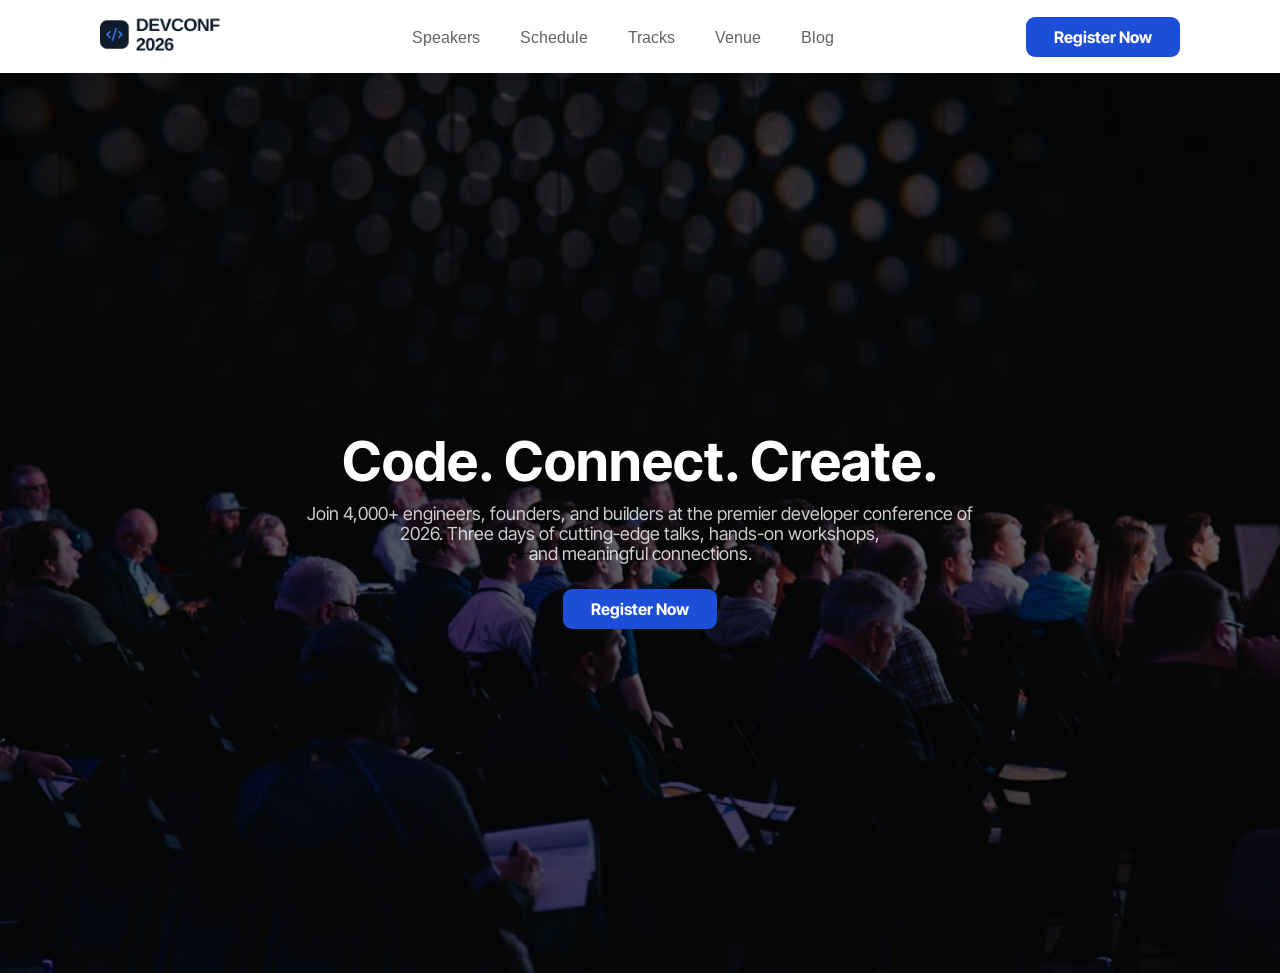
==== index.html @ 82c56319 "hero section" ====
<!DOCTYPE html>
<html lang="en">

<head>
    <meta charset="UTF-8">
    <meta name="viewport" content="width=device-width, initial-scale=1.0">
    <title>Assignment</title>
    <link rel="stylesheet" href="./assets/css/main.css">
</head>

<body>
    <!-- head st  -->
    <header class="container">
        <nav class="navbar">

            <div class="logo">
                <img src="./assets/logo.png" alt="Logo">
            </div>

            <ul class="menu">
                <li>
                    <a href="#">Speakers</a>
                </li>
                <li>
                    <a href="#">Schedule</a>
                </li>
                <li>
                    <a href="#">Tracks</a>
                </li>
                <li>
                    <a href="#">Venue</a>
                </li>
                <li>
                    <a href="#">Blog</a>
                </li>
            </ul>

            <div class="button">
                <a href="">Register Now</a>
            </div>
    </header>
    <!-- header en  -->

    <!-- hero st  -->
    <section class="hero">

        <div class="hero-content">

            <h1>Code. Connect. Create.</h1>

            <p>
                Join 4,000+ engineers, founders, and builders at the premier
                developer conference of 2026. Three days of cutting-edge talks,
                hands-on workshops, <br> and meaningful connections.
            </p>

            <div class="button">
                <a href="#">Register Now</a>
            </div>

        </div>

    </section>
    <!-- hero en  -->

    



</body>

</html>
---- assets/css/main.css ----
@import url('https://fonts.googleapis.com/css2?family=Arimo:ital,wght@0,400..700;1,400..700&family=Inter+Tight:ital,wght@0,100..900;1,100..900&family=Open+Sans:ital,wght@0,300..800;1,300..800&family=Roboto:ital,wght@0,100..900;1,100..900&display=swap');


*{
    padding: 0;
    margin: 0;
    font-family: "Inter Tight", sans-serif;
}


.container{
    max-width: 1200px;
    margin: auto;
}
/* headr st  */

.navbar{
    display:flex;
    justify-content:space-between;
    align-items:center;
    padding:15px 60px;
    background:#fff;
}

.logo img{
    width:120px;
}

.menu{
    display:flex;
    list-style:none;
    margin:0;
    padding:0;
}

.menu li{
    margin:0 20px;
}

.menu li a{
    text-decoration:none;
    color:#222;
    font-size:16px;
    font-weight:500;
    opacity: 0.7;
    font-family: "Arimo", sans-serif;
}   

.button a{
    text-decoration:none;
    background:#1D4ED8;
    color:#fff;
    padding:10px 28px;
    border-radius:9px;
    font-weight:bold;
}

.button a:hover{
    background:#1D4ED8;
}

/* header en  */


.hero{
    height:100vh;
    background-image:linear-gradient(rgba(0,0,0,0.6), rgba(0,0,0,0.6)),url("../banner.jpg");
    background-size:cover;
    background-position:center;
    background-repeat:no-repeat;
    display:flex;
    justify-content:center;
    align-items:center;
    text-align:center;
}

.hero-content{
    max-width:700px;
    color:#fff;
}

.hero-content h1{
    font-size:55px;
    margin-bottom:10px;
    font-weight:bold;
}

.hero-content p{
    font-size:18px;
    line-height:1.1;
    margin-bottom:35px;
    font-weight: 400;
    opacity: 0.8;
}


/* hero en  */
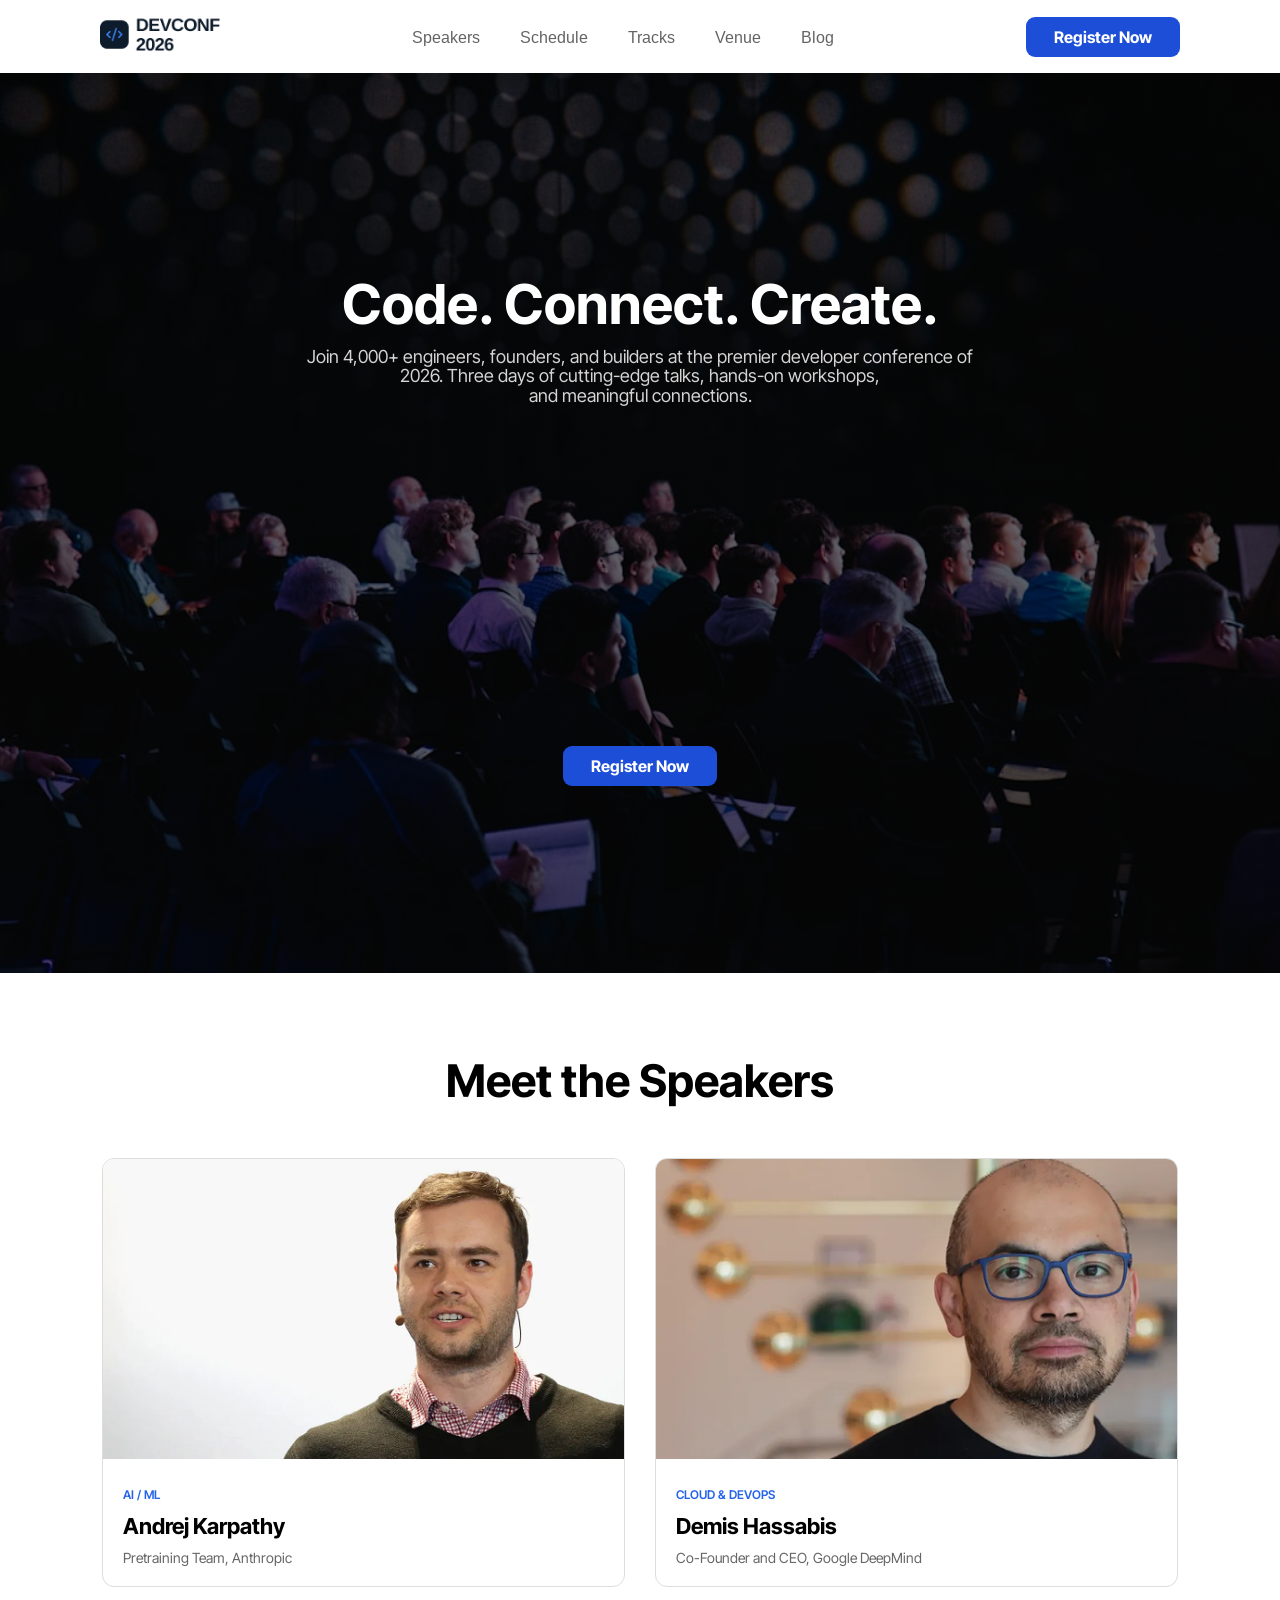
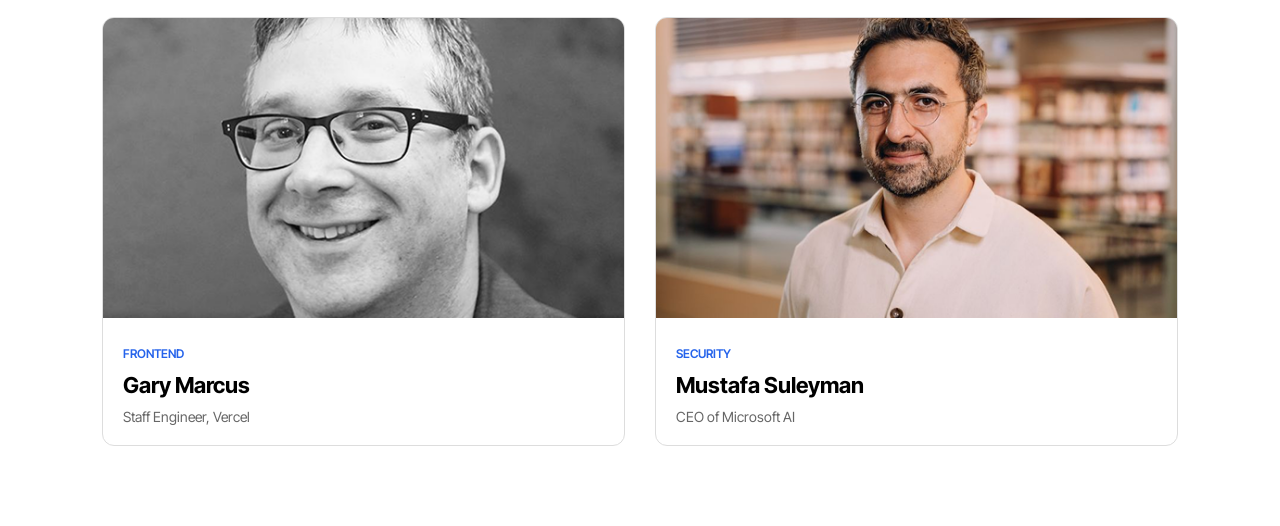
==== commit 3e07136b: "speakers" ====
--- a/index.html
+++ b/index.html
@@ -63,7 +63,53 @@
     </section>
     <!-- hero en  -->
 
-    
+    <!-- speakers st  -->
+    <section class="speakers">
+
+        <h1>Meet the Speakers</h1>
+
+        <div class="speaker-container">
+
+            <div class="card">
+                <img src="./assets/andrej.png" alt="Speaker">
+                <div class="card-title">
+                    <span>AI / ML</span>
+                    <h3>Andrej Karpathy</h3>
+                    <p>Pretraining Team, Anthropic</p>
+                </div>
+            </div>
+
+            <div class="card">
+                <img src="./assets/demis.png" alt="Demis Hassabis">
+                <div class="card-title">
+                    <span>CLOUD & DEVOPS</span>
+                    <h3>Demis Hassabis</h3>
+                    <p>Co-Founder and CEO, Google DeepMind</p>
+                </div>
+            </div>
+
+            <div class="card">
+                <img src="./assets/gary.png" alt="Gary Marcus">
+                <div class="card-title">
+                    <span>FRONTEND</span>
+                    <h3>Gary Marcus</h3>
+                    <p>Staff Engineer, Vercel</p>
+                </div>
+            </div>
+
+            <div class="card">
+                <img src="./assets/mustafa.png" alt="Mustafa Suleyman">
+                <div class="card-title">
+                    <span>SECURITY</span>
+                    <h3>Mustafa Suleyman</h3>
+                    <p>CEO of Microsoft AI</p>
+                </div>
+            </div>
+
+        </div>
+
+    </section>
+    <!-- speakers en -->
 
 
 
--- a/assets/css/main.css
+++ b/assets/css/main.css
@@ -1,98 +1,150 @@
-
 @import url('https://fonts.googleapis.com/css2?family=Arimo:ital,wght@0,400..700;1,400..700&family=Inter+Tight:ital,wght@0,100..900;1,100..900&family=Open+Sans:ital,wght@0,300..800;1,300..800&family=Roboto:ital,wght@0,100..900;1,100..900&display=swap');
 
 
-*{
+* {
     padding: 0;
     margin: 0;
     font-family: "Inter Tight", sans-serif;
 }
 
 
-.container{
+.container {
     max-width: 1200px;
     margin: auto;
 }
+
 /* headr st  */
 
-.navbar{
-    display:flex;
-    justify-content:space-between;
-    align-items:center;
-    padding:15px 60px;
-    background:#fff;
+.navbar {
+    display: flex;
+    justify-content: space-between;
+    align-items: center;
+    padding: 15px 60px;
+    background: #fff;
 }
 
-.logo img{
-    width:120px;
+.logo img {
+    width: 120px;
 }
 
-.menu{
-    display:flex;
-    list-style:none;
-    margin:0;
-    padding:0;
+.menu {
+    display: flex;
+    list-style: none;
+    margin: 0;
+    padding: 0;
 }
 
-.menu li{
-    margin:0 20px;
+.menu li {
+    margin: 0 20px;
 }
 
-.menu li a{
-    text-decoration:none;
-    color:#222;
-    font-size:16px;
-    font-weight:500;
+.menu li a {
+    text-decoration: none;
+    color: #222;
+    font-size: 16px;
+    font-weight: 500;
     opacity: 0.7;
     font-family: "Arimo", sans-serif;
-}   
-
-.button a{
-    text-decoration:none;
-    background:#1D4ED8;
-    color:#fff;
-    padding:10px 28px;
-    border-radius:9px;
-    font-weight:bold;
 }
 
-.button a:hover{
-    background:#1D4ED8;
+.button a {
+    text-decoration: none;
+    background: #1D4ED8;
+    color: #fff;
+    padding: 10px 28px;
+    border-radius: 9px;
+    font-weight: bold;
+}
+
+.button a:hover {
+    background: #1D4ED8;
 }
 
 /* header en  */
 
 
-.hero{
-    height:100vh;
-    background-image:linear-gradient(rgba(0,0,0,0.6), rgba(0,0,0,0.6)),url("../banner.jpg");
-    background-size:cover;
-    background-position:center;
-    background-repeat:no-repeat;
-    display:flex;
-    justify-content:center;
-    align-items:center;
-    text-align:center;
+.hero {
+    height: 100vh;
+    background-image: linear-gradient(rgba(0, 0, 0, 0.6), rgba(0, 0, 0, 0.6)), url("../banner.jpg");
+    background-size: cover;
+    background-position: center;
+    background-repeat: no-repeat;
+    display: flex;
+    justify-content: center;
+    align-items: center;
+    text-align: center;
 }
 
-.hero-content{
-    max-width:700px;
-    color:#fff;
+.hero-content {
+    max-width: 700px;
+    color: #fff;
 }
 
-.hero-content h1{
-    font-size:55px;
-    margin-bottom:10px;
-    font-weight:bold;
+.hero-content h1 {
+    font-size: 55px;
+    margin-bottom: 10px;
+    font-weight: bold;
 }
 
-.hero-content p{
-    font-size:18px;
-    line-height:1.1;
-    margin-bottom:35px;
+.hero-content p {
+    font-size: 18px;
+    line-height: 1.1;
+    margin-bottom: 350px;
     font-weight: 400;
-    opacity: 0.8;
+    color: #d6d3d3;
 }
 
 
-/* hero en  */+/* hero en  */
+
+.speakers {
+    padding: 80px 8%;
+    background: #fff;
+}
+
+.speakers h1 {
+    text-align: center;
+    font-size: 45px;
+    margin-bottom: 50px;
+}
+
+.speaker-container {
+    display: grid;
+    grid-template-columns: repeat(2, 1fr);
+    gap: 30px;
+}
+
+.card {
+    background: #fff;
+    border-radius: 12px;
+    overflow: hidden;
+    border: 1px solid #ddd;
+}
+
+.card img {
+    width: 100%;
+    height: 300px;
+    object-fit: cover;
+}
+
+.card-title {
+    padding: 20px;
+}
+
+.card-title span {
+    color: #2563EB;
+    font-size: 12px;
+    font-weight: 600;
+}
+
+.card-title h3 {
+    margin: 10px 0;
+    font-size: 22px;
+}
+
+.card-title p {
+    color: #666;
+    font-size: 14px;
+}
+
+/* speakers en  */
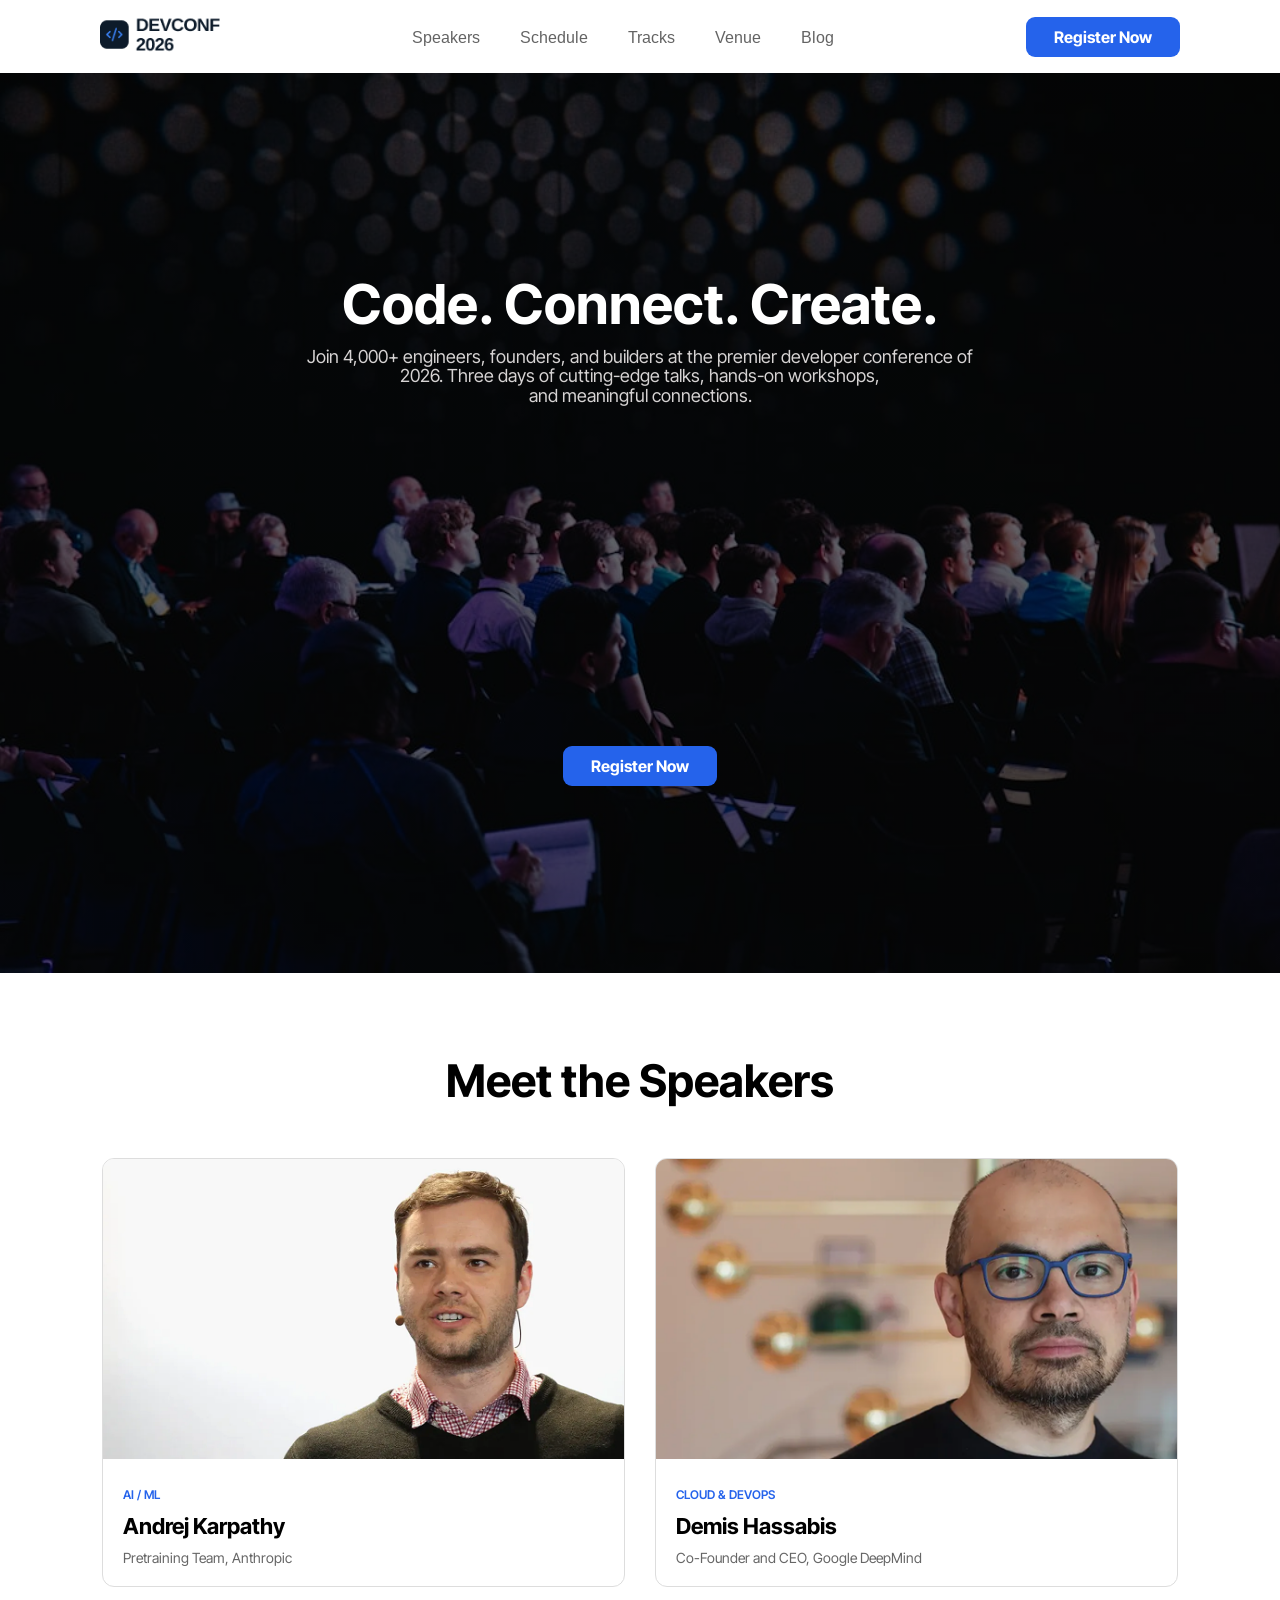
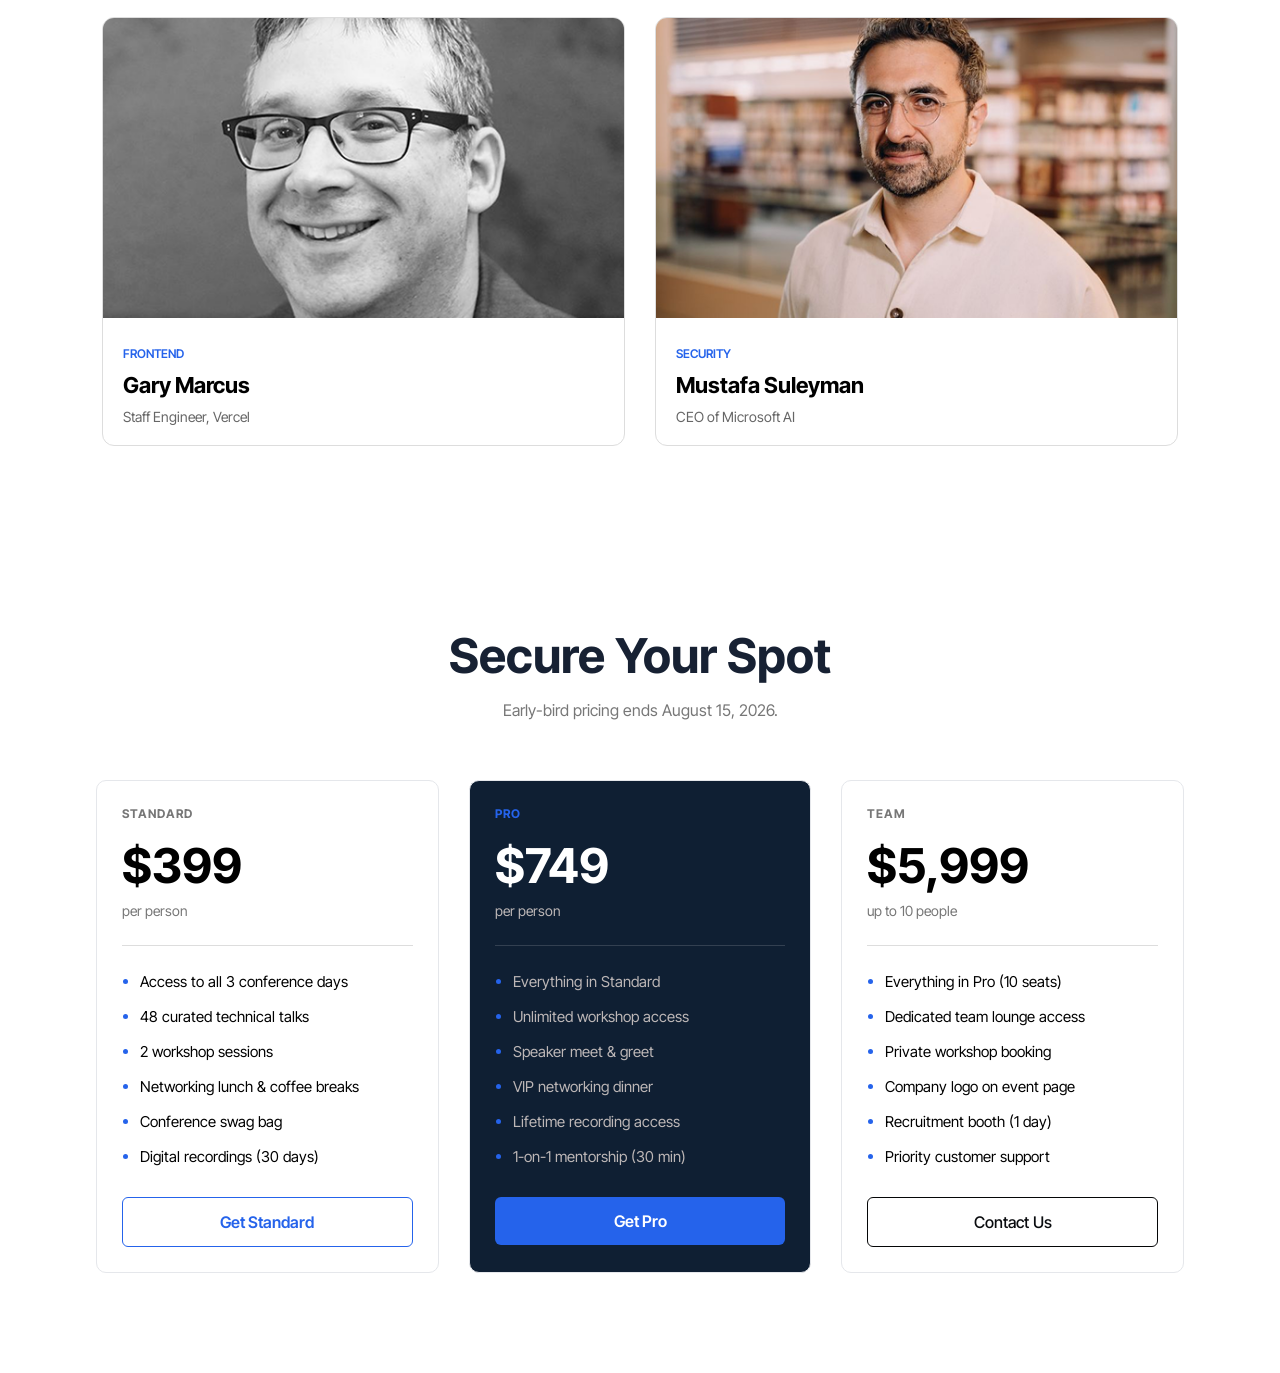
==== commit 3f38dd4a: "secure spot" ====
--- a/index.html
+++ b/index.html
@@ -112,6 +112,88 @@
     <!-- speakers en -->
 
 
+    <!-- secure spot st  -->
+    <section class="secure-section">
+
+        <div class="secure-title">
+            <h1>Secure Your Spot</h1>
+            <p>Early-bird pricing ends August 15, 2026.</p>
+        </div>
+
+        <div class="secure-container">
+
+            <div class="secure-card">
+
+                <h5>STANDARD</h5>
+
+                <h2>$399</h2>
+                <span>per person</span>
+
+                <hr>
+
+                <ul class="secure-list">
+                    <li>Access to all 3 conference days</li>
+                    <li>48 curated technical talks</li>
+                    <li>2 workshop sessions</li>
+                    <li>Networking lunch & coffee breaks</li>
+                    <li>Conference swag bag</li>
+                    <li>Digital recordings (30 days)</li>
+                </ul>
+
+                <a href="#" class="secure-btn">Get Standard</a>
+
+            </div>
+
+            <div class="secure-card secure-active">
+
+                <h5>PRO</h5>
+
+                <h2>$749</h2>
+                <span style="color: rgb(189, 183, 183);">per person</span>
+
+                <hr>
+
+                <ul class="secure-list" style="color: rgb(189, 183, 183);">
+                    <li>Everything in Standard</li>
+                    <li>Unlimited workshop access</li>
+                    <li>Speaker meet & greet</li>
+                    <li>VIP networking dinner</li>
+                    <li>Lifetime recording access</li>
+                    <li>1-on-1 mentorship (30 min)</li>
+                </ul>
+
+                <a href="#" class="secure-btn active-btn">Get Pro</a>
+
+            </div>
+
+            <div class="secure-card">
+
+                <h5>TEAM</h5>
+
+                <h2>$5,999</h2>
+                <span>up to 10 people</span>
+
+                <hr>
+
+                <ul class="secure-list">
+                    <li>Everything in Pro (10 seats)</li>
+                    <li>Dedicated team lounge access</li>
+                    <li>Private workshop booking</li>
+                    <li>Company logo on event page</li>
+                    <li>Recruitment booth (1 day)</li>
+                    <li>Priority customer support</li>
+                </ul>
+
+                <a href="#" class="secure-btn-c">Contact Us</a>
+
+            </div>
+
+        </div>
+
+    </section>
+
+    <!-- secure spot en  -->
+
 
 </body>
 
--- a/assets/css/main.css
+++ b/assets/css/main.css
@@ -49,15 +49,15 @@
 
 .button a {
     text-decoration: none;
-    background: #1D4ED8;
-    color: #fff;
+    background: #2563EB;
+    color: #fff;    
     padding: 10px 28px;
     border-radius: 9px;
     font-weight: bold;
 }
 
 .button a:hover {
-    background: #1D4ED8;
+    background: #2563EB;
 }
 
 /* header en  */
@@ -147,4 +147,126 @@
     font-size: 14px;
 }
 
-/* speakers en  */+/* speakers en  */
+
+/* secure spot st  */
+.secure-section{
+    width:85%;
+    margin:100px auto;
+}
+
+.secure-title{
+    text-align:center;
+    margin-bottom:60px;
+}
+
+.secure-title h1{
+    font-size:48px;
+    color:#172133;
+    margin-bottom:15px;
+}
+
+.secure-title p{
+    color:#777;
+    font-size:16px;
+}
+
+.secure-container{
+    display:flex;
+    justify-content:space-between;
+    gap:30px;
+}
+
+.secure-card{
+    width:32%;
+    border:1px solid #e5e7eb;
+    border-radius:10px;
+    padding:25px;
+    background:#fff;
+}
+
+.secure-active{
+    background:#0f1f33;
+    color:#fff;
+}
+
+.secure-card h5{
+    font-size:12px;
+    color:#777;
+    margin-bottom:15px;
+    letter-spacing:1px;
+}
+
+.secure-active h5{
+    color:#2563EB;
+}
+
+.secure-card h2{
+    font-size:48px;
+    margin-bottom:5px;
+}
+
+.secure-card span{
+    color:#777;
+    font-size:14px;
+}
+
+.secure-active span{
+    color:#c7d2e0;
+}
+
+.secure-card hr{
+    margin:25px 0;
+    border:none;
+    border-top:1px solid #ddd;
+}
+
+.secure-active hr{
+    border-top:1px solid rgba(255,255,255,.15);
+}
+
+.secure-list{
+    padding-left:18px;
+    margin:0;
+}
+
+.secure-list li{
+    margin-bottom:14px;
+    font-size:15px;
+    line-height:1.4;
+}
+
+.secure-btn{
+    display:block;
+    text-align:center;
+    text-decoration:none;
+    border:1px solid #2563EB;
+    color:#2563EB;
+    padding:14px;
+    border-radius:6px;
+    margin-top:30px;
+    font-weight:600;
+}
+.secure-btn-c{
+    display:block;
+    text-align:center;
+    text-decoration:none;
+    border:1px solid #050607;
+    color:#0a0c0f;
+    padding:14px;
+    border-radius:6px;
+    margin-top:30px;
+    font-weight:500;
+}
+
+.secure-list li::marker{
+    color:#2563EB;
+}
+
+.active-btn{
+    background:#2563EB;
+    color:#fff;
+    border:none;
+}
+/* secure spot en  */
+
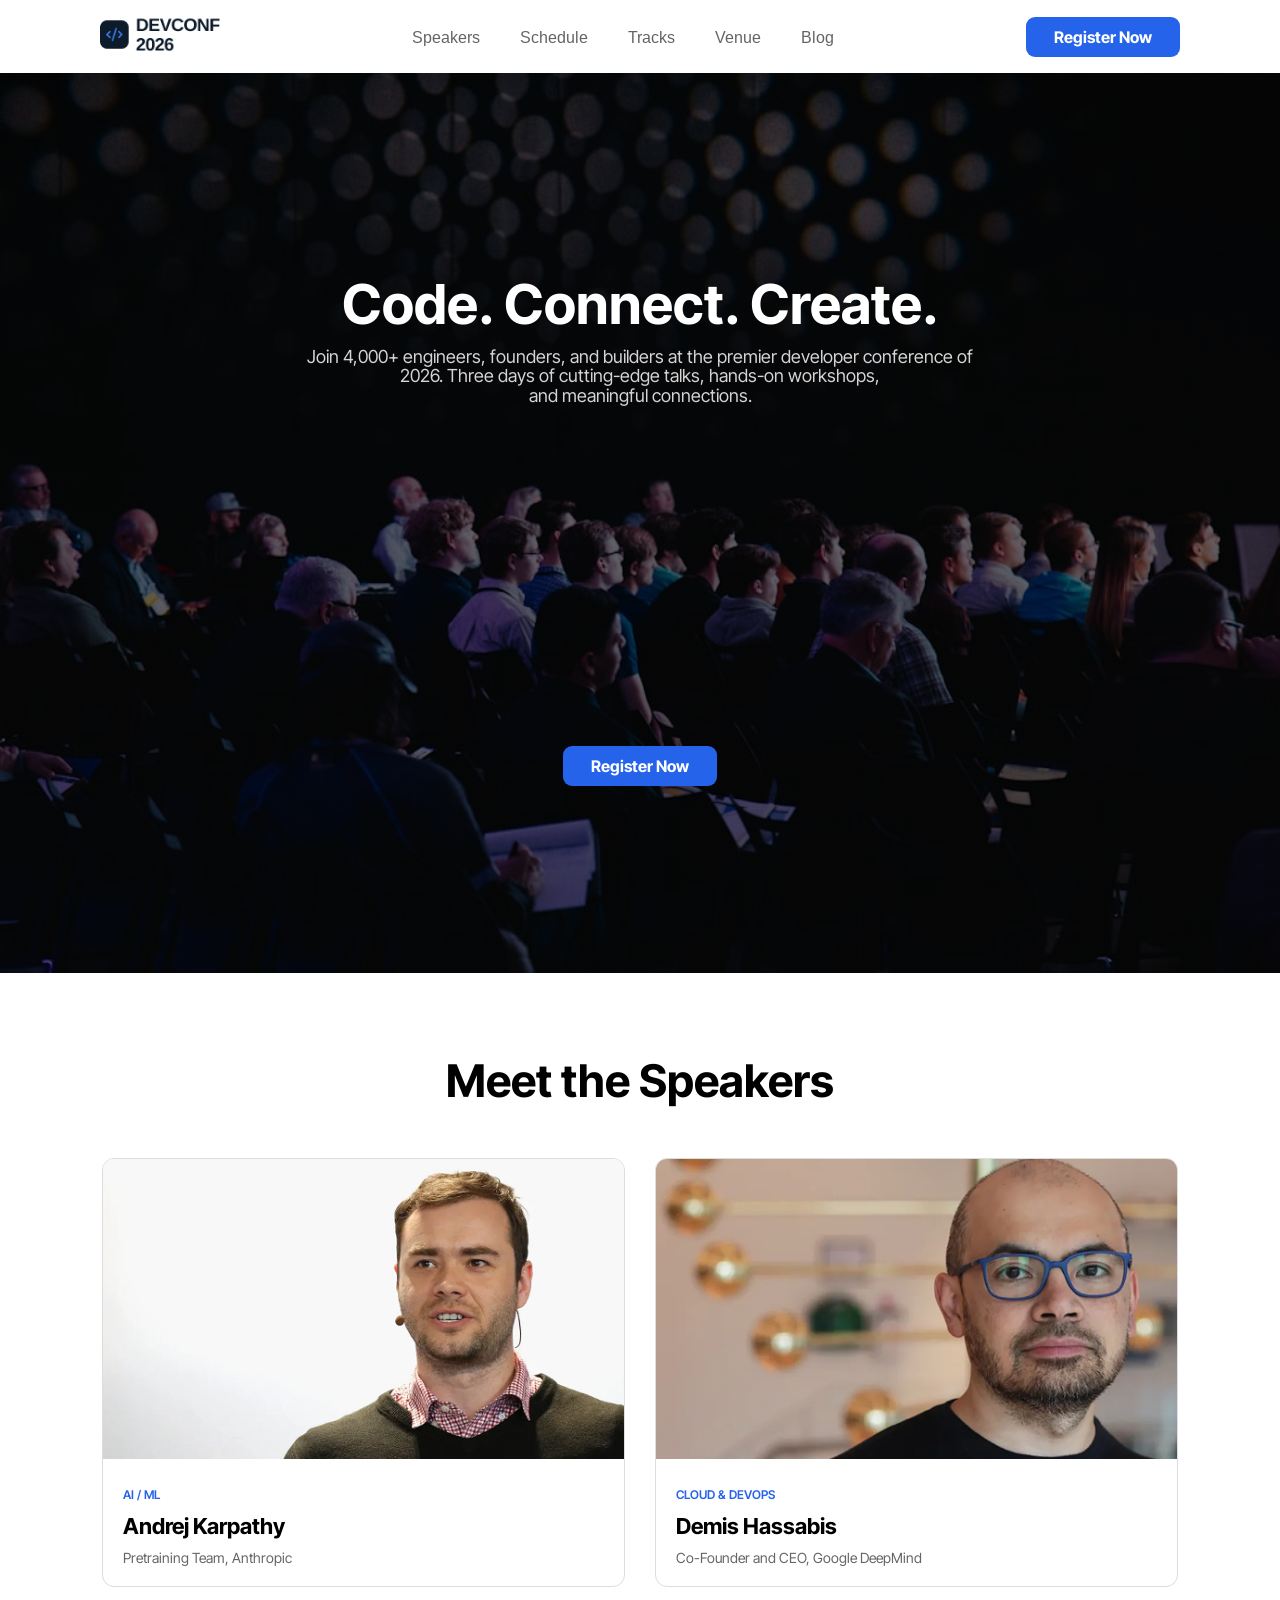
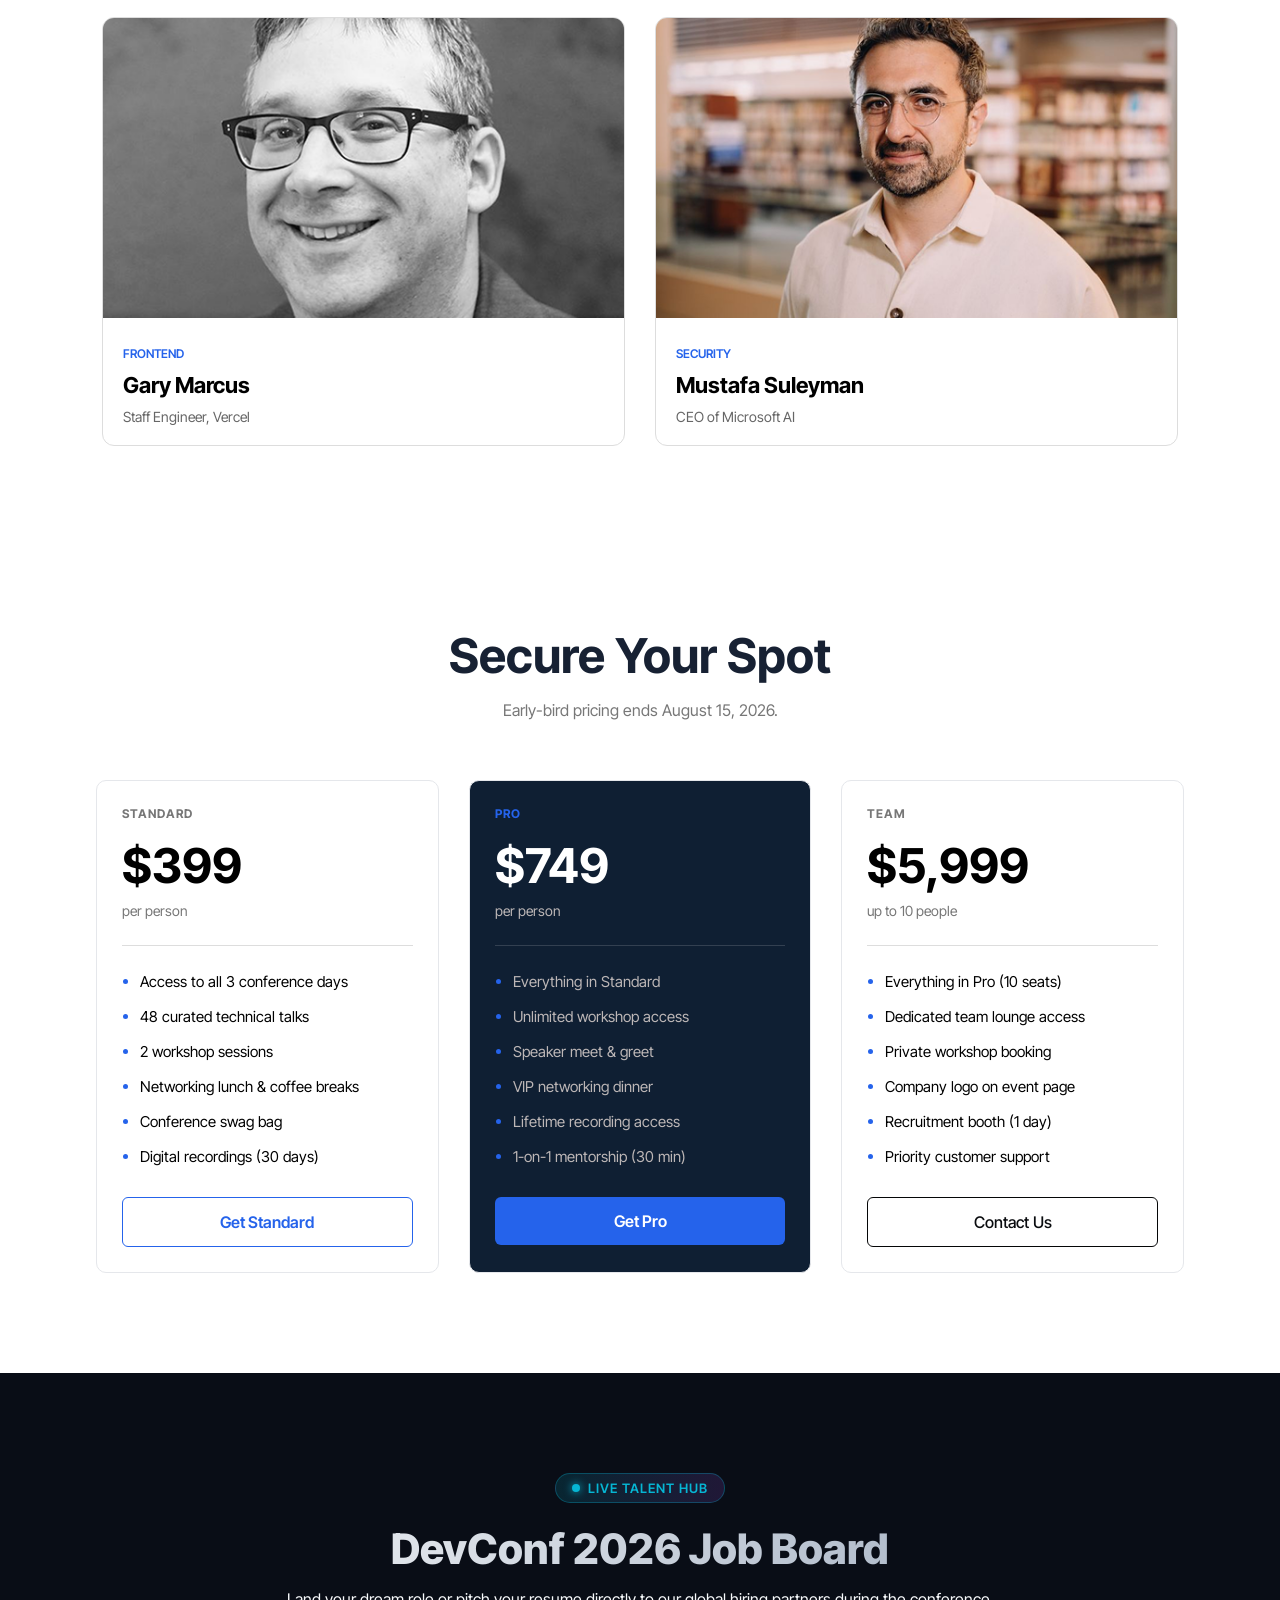
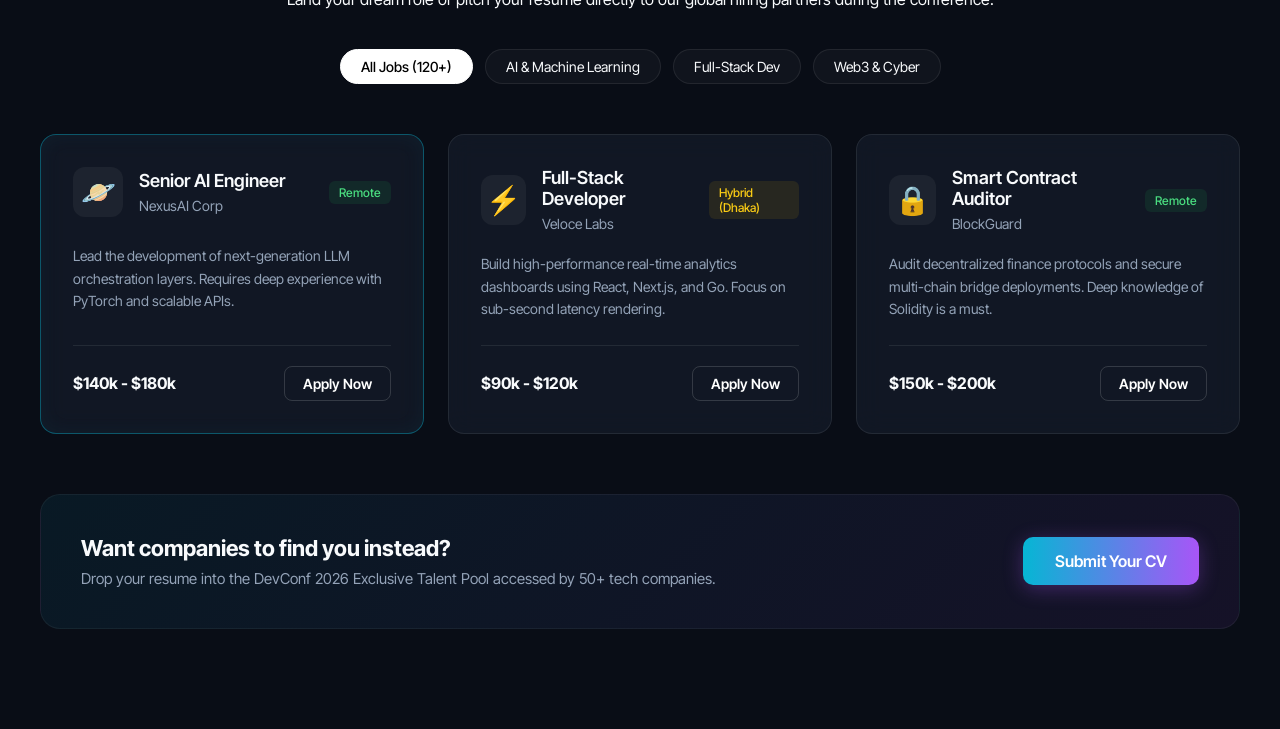
==== commit e5341ba0: "missing section" ====
--- a/index.html
+++ b/index.html
@@ -191,9 +191,100 @@
         </div>
 
     </section>
-
     <!-- secure spot en  -->
 
+    <!-- missing section st  -->
+    <section id="devconf-jobs" class="jobs-section">
+        <div class="container">
+
+            <!-- Section Header -->
+            <div class="section-header">
+                <span class="pulse-badge">Live Talent Hub</span>
+                <h2>DevConf 2026 Job Board</h2>
+                <p>Land your dream role or pitch your resume directly to our global hiring partners during the
+                    conference.</p>
+            </div>
+
+            <!-- Quick Stats / Category Filters -->
+            <div class="filter-tags">
+                <span class="tag active">All Jobs (120+)</span>
+                <span class="tag">AI & Machine Learning</span>
+                <span class="tag">Full-Stack Dev</span>
+                <span class="tag">Web3 & Cyber</span>
+            </div>
+
+            <!-- Job Cards Container -->
+            <div class="jobs-container">
+
+                <!-- Job Card 1 -->
+                <div class="job-card featured">
+                    <div class="card-glow"></div>
+                    <div class="job-company">
+                        <div class="company-logo">🪐</div>
+                        <div>
+                            <h3>Senior AI Engineer</h3>
+                            <span class="company-name">NexusAI Corp</span>
+                        </div>
+                        <span class="job-type remote">Remote</span>
+                    </div>
+                    <p class="job-desc">Lead the development of next-generation LLM orchestration layers. Requires deep
+                        experience with PyTorch and scalable APIs.</p>
+                    <div class="job-footer">
+                        <span class="salary">$140k - $180k</span>
+                        <a href="#apply" class="btn-secondary">Apply Now</a>
+                    </div>
+                </div>
+
+                <!-- Job Card 2 -->
+                <div class="job-card">
+                    <div class="job-company">
+                        <div class="company-logo">⚡</div>
+                        <div>
+                            <h3>Full-Stack Developer</h3>
+                            <span class="company-name">Veloce Labs</span>
+                        </div>
+                        <span class="job-type hybrid">Hybrid (Dhaka)</span>
+                    </div>
+                    <p class="job-desc">Build high-performance real-time analytics dashboards using React, Next.js, and
+                        Go. Focus on sub-second latency rendering.</p>
+                    <div class="job-footer">
+                        <span class="salary">$90k - $120k</span>
+                        <a href="#apply" class="btn-secondary">Apply Now</a>
+                    </div>
+                </div>
+
+                <!-- Job Card 3 -->
+                <div class="job-card">
+                    <div class="job-company">
+                        <div class="company-logo">🔒</div>
+                        <div>
+                            <h3>Smart Contract Auditor</h3>
+                            <span class="company-name">BlockGuard</span>
+                        </div>
+                        <span class="job-type remote">Remote</span>
+                    </div>
+                    <p class="job-desc">Audit decentralized finance protocols and secure multi-chain bridge deployments.
+                        Deep knowledge of Solidity is a must.</p>
+                    <div class="job-footer">
+                        <span class="salary">$150k - $200k</span>
+                        <a href="#apply" class="btn-secondary">Apply Now</a>
+                    </div>
+                </div>
+
+            </div>
+
+            <!-- Bottom CTA for Talent Pool -->
+            <div class="talent-pool-cta">
+                <div class="cta-content">
+                    <h3>Want companies to find you instead?</h3>
+                    <p>Drop your resume into the DevConf 2026 Exclusive Talent Pool accessed by 50+ tech companies.</p>
+                </div>
+                <a href="#upload" class="btn-glow">Submit Your CV</a>
+            </div>
+
+        </div>
+    </section>
+    <!-- missing section en  -->
 
 </body>
 
--- a/assets/css/main.css
+++ b/assets/css/main.css
@@ -2,271 +2,574 @@
 
 
 * {
-    padding: 0;
-    margin: 0;
-    font-family: "Inter Tight", sans-serif;
+  padding: 0;
+  margin: 0;
+  font-family: "Inter Tight", sans-serif;
 }
 
 
 .container {
-    max-width: 1200px;
-    margin: auto;
+  max-width: 1200px;
+  margin: auto;
 }
 
 /* headr st  */
 
 .navbar {
-    display: flex;
-    justify-content: space-between;
-    align-items: center;
-    padding: 15px 60px;
-    background: #fff;
+  display: flex;
+  justify-content: space-between;
+  align-items: center;
+  padding: 15px 60px;
+  background: #fff;
 }
 
 .logo img {
-    width: 120px;
+  width: 120px;
 }
 
 .menu {
-    display: flex;
-    list-style: none;
-    margin: 0;
-    padding: 0;
+  display: flex;
+  list-style: none;
+  margin: 0;
+  padding: 0;
 }
 
 .menu li {
-    margin: 0 20px;
+  margin: 0 20px;
 }
 
 .menu li a {
-    text-decoration: none;
-    color: #222;
-    font-size: 16px;
-    font-weight: 500;
-    opacity: 0.7;
-    font-family: "Arimo", sans-serif;
+  text-decoration: none;
+  color: #222;
+  font-size: 16px;
+  font-weight: 500;
+  opacity: 0.7;
+  font-family: "Arimo", sans-serif;
 }
 
 .button a {
-    text-decoration: none;
-    background: #2563EB;
-    color: #fff;    
-    padding: 10px 28px;
-    border-radius: 9px;
-    font-weight: bold;
+  text-decoration: none;
+  background: #2563EB;
+  color: #fff;
+  padding: 10px 28px;
+  border-radius: 9px;
+  font-weight: bold;
 }
 
 .button a:hover {
-    background: #2563EB;
+  background: #2563EB;
 }
 
 /* header en  */
 
 
 .hero {
-    height: 100vh;
-    background-image: linear-gradient(rgba(0, 0, 0, 0.6), rgba(0, 0, 0, 0.6)), url("../banner.jpg");
-    background-size: cover;
-    background-position: center;
-    background-repeat: no-repeat;
-    display: flex;
+  height: 100vh;
+  background-image: linear-gradient(rgba(0, 0, 0, 0.6), rgba(0, 0, 0, 0.6)), url("../banner.jpg");
+  background-size: cover;
+  background-position: center;
+  background-repeat: no-repeat;
+  display: flex;
+  justify-content: center;
+  align-items: center;
+  text-align: center;
+}
+
+.hero-content {
+  max-width: 700px;
+  color: #fff;
+}
+
+.hero-content h1 {
+  font-size: 55px;
+  margin-bottom: 10px;
+  font-weight: bold;
+}
+
+.hero-content p {
+  font-size: 18px;
+  line-height: 1.1;
+  margin-bottom: 350px;
+  font-weight: 400;
+  color: #d6d3d3;
+}
+
+
+/* hero en  */
+
+.speakers {
+  padding: 80px 8%;
+  background: #fff;
+}
+
+.speakers h1 {
+  text-align: center;
+  font-size: 45px;
+  margin-bottom: 50px;
+}
+
+.speaker-container {
+  display: grid;
+  grid-template-columns: repeat(2, 1fr);
+  gap: 30px;
+}
+
+.card {
+  background: #fff;
+  border-radius: 12px;
+  overflow: hidden;
+  border: 1px solid #ddd;
+}
+
+.card img {
+  width: 100%;
+  height: 300px;
+  object-fit: cover;
+}
+
+.card-title {
+  padding: 20px;
+}
+
+.card-title span {
+  color: #2563EB;
+  font-size: 12px;
+  font-weight: 600;
+}
+
+.card-title h3 {
+  margin: 10px 0;
+  font-size: 22px;
+}
+
+.card-title p {
+  color: #666;
+  font-size: 14px;
+}
+
+/* speakers en  */
+
+/* secure spot st  */
+.secure-section {
+  width: 85%;
+  margin: 100px auto;
+}
+
+.secure-title {
+  text-align: center;
+  margin-bottom: 60px;
+}
+
+.secure-title h1 {
+  font-size: 48px;
+  color: #172133;
+  margin-bottom: 15px;
+}
+
+.secure-title p {
+  color: #777;
+  font-size: 16px;
+}
+
+.secure-container {
+  display: flex;
+  justify-content: space-between;
+  gap: 30px;
+}
+
+.secure-card {
+  width: 32%;
+  border: 1px solid #e5e7eb;
+  border-radius: 10px;
+  padding: 25px;
+  background: #fff;
+}
+
+.secure-active {
+  background: #0f1f33;
+  color: #fff;
+}
+
+.secure-card h5 {
+  font-size: 12px;
+  color: #777;
+  margin-bottom: 15px;
+  letter-spacing: 1px;
+}
+
+.secure-active h5 {
+  color: #2563EB;
+}
+
+.secure-card h2 {
+  font-size: 48px;
+  margin-bottom: 5px;
+}
+
+.secure-card span {
+  color: #777;
+  font-size: 14px;
+}
+
+.secure-active span {
+  color: #c7d2e0;
+}
+
+.secure-card hr {
+  margin: 25px 0;
+  border: none;
+  border-top: 1px solid #ddd;
+}
+
+.secure-active hr {
+  border-top: 1px solid rgba(255, 255, 255, .15);
+}
+
+.secure-list {
+  padding-left: 18px;
+  margin: 0;
+}
+
+.secure-list li {
+  margin-bottom: 14px;
+  font-size: 15px;
+  line-height: 1.4;
+}
+
+.secure-btn {
+  display: block;
+  text-align: center;
+  text-decoration: none;
+  border: 1px solid #2563EB;
+  color: #2563EB;
+  padding: 14px;
+  border-radius: 6px;
+  margin-top: 30px;
+  font-weight: 600;
+}
+
+.secure-btn-c {
+  display: block;
+  text-align: center;
+  text-decoration: none;
+  border: 1px solid #050607;
+  color: #0a0c0f;
+  padding: 14px;
+  border-radius: 6px;
+  margin-top: 30px;
+  font-weight: 500;
+}
+
+.secure-list li::marker {
+  color: #2563EB;
+}
+
+.active-btn {
+  background: #2563EB;
+  color: #fff;
+  border: none;
+}
+
+/* secure spot en  */
+
+/* missing section st  */
+
+/* General Setup */
+/* Premium Variables */
+:root {
+  --bg-darker: #090d16;
+  --bg-card: rgba(30, 41, 59, 0.4);
+  --accent-cyan: #06b6d4;
+  --accent-purple: #a855f7;
+  --text-main: #f8fafc;
+  --text-dim: #94a3b8;
+  --border-color: rgba(255, 255, 255, 0.08);
+}
+
+#devconf-jobs {
+  background-color: var(--bg-darker);
+  color: var(--text-main);
+  padding: 100px 20px;
+  font-family: 'Inter', system-ui, -apple-system, sans-serif;
+  overflow: hidden;
+}
+
+.container {
+  max-width: 1200px;
+  margin: 0 auto;
+}
+
+/* Header & Pulse Badge */
+.section-header {
+  text-align: center;
+  margin-bottom: 40px;
+}
+
+.pulse-badge {
+  background: linear-gradient(90deg, rgba(6, 182, 212, 0.15), rgba(168, 85, 247, 0.15));
+  border: 1px solid rgba(6, 182, 212, 0.3);
+  color: var(--accent-cyan);
+  padding: 6px 16px;
+  border-radius: 30px;
+  font-size: 13px;
+  font-weight: 600;
+  letter-spacing: 1px;
+  text-transform: uppercase;
+  display: inline-flex;
+  align-items: center;
+  gap: 8px;
+  margin-bottom: 20px;
+}
+
+.pulse-badge::before {
+  content: '';
+  width: 8px;
+  height: 8px;
+  background-color: var(--accent-cyan);
+  border-radius: 50%;
+  box-shadow: 0 0 8px var(--accent-cyan);
+  animation: pulse 1.5s infinite;
+}
+
+@keyframes pulse {
+  0% {
+    transform: scale(0.95);
+    opacity: 1;
+  }
+
+  50% {
+    transform: scale(1.3);
+    opacity: 0.5;
+  }
+
+  100% {
+    transform: scale(0.95);
+    opacity: 1;
+  }
+}
+
+.section-header h2 {
+  font-size: 42px;
+  font-weight: 800;
+  background: linear-gradient(to right, #fff, var(--text-dim));
+  -webkit-background-clip: text;
+  -webkit-text-fill-color: transparent;
+  margin-bottom: 15px;
+}
+
+/* Filter Tags */
+.filter-tags {
+  display: flex;
+  justify-content: center;
+  gap: 12px;
+  margin-bottom: 50px;
+  flex-wrap: wrap;
+}
+
+.tag {
+  background: rgba(255, 255, 255, 0.03);
+  border: 1px solid var(--border-color);
+  padding: 8px 20px;
+  border-radius: 20px;
+  font-size: 14px;
+  cursor: pointer;
+  transition: all 0.3s ease;
+}
+
+.tag.active,
+.tag:hover {
+  background: white;
+  color: #000;
+  border-color: white;
+  font-weight: 500;
+}
+
+/* Job Cards Container */
+.jobs-container {
+  display: grid;
+  grid-template-columns: repeat(auto-fit, minmax(340px, 1fr));
+  gap: 24px;
+  margin-bottom: 60px;
+}
+
+/* Job Card (Glassmorphism & Gradients) */
+.job-card {
+  background: var(--bg-card);
+  backdrop-filter: blur(12px);
+  -webkit-backdrop-filter: blur(12px);
+  border: 1px solid var(--border-color);
+  padding: 32px;
+  border-radius: 16px;
+  position: relative;
+  display: flex;
+  flex-direction: column;
+  justify-content: space-between;
+  transition: transform 0.3s ease, border-color 0.3s ease;
+}
+
+.job-card:hover {
+  transform: translateY(-6px);
+  border-color: rgba(168, 85, 247, 0.4);
+}
+
+/* Featured Card Glow Effect */
+.job-card.featured {
+  border-color: rgba(6, 182, 212, 0.4);
+}
+
+.job-card.featured .card-glow {
+  position: absolute;
+  top: 0;
+  left: 0;
+  right: 0;
+  bottom: 0;
+  border-radius: 16px;
+  pointer-events: none;
+  box-shadow: inset 0 0 20px rgba(6, 182, 212, 0.05);
+}
+
+/* Job Details Inside Card */
+.job-company {
+  display: flex;
+  align-items: center;
+  gap: 16px;
+  margin-bottom: 20px;
+  position: relative;
+}
+
+.company-logo {
+  font-size: 28px;
+  background: rgba(255, 255, 255, 0.05);
+  width: 50px;
+  height: 50px;
+  display: flex;
+  align-items: center;
+  justify-content: center;
+  border-radius: 12px;
+}
+
+.job-company h3 {
+  font-size: 18px;
+  font-weight: 600;
+  margin: 0 0 4px 0;
+}
+
+.company-name {
+  color: var(--text-dim);
+  font-size: 14px;
+}
+
+.job-type {
+  margin-left: auto;
+  font-size: 12px;
+  padding: 4px 10px;
+  border-radius: 6px;
+  font-weight: 500;
+}
+
+.job-type.remote {
+  background: rgba(34, 197, 94, 0.1);
+  color: #4ade80;
+}
+
+.job-type.hybrid {
+  background: rgba(234, 179, 8, 0.1);
+  color: #facc15;
+}
+
+.job-desc {
+  color: var(--text-dim);
+  font-size: 14px;
+  line-height: 1.6;
+  margin-bottom: 24px;
+}
+
+.job-footer {
+  display: flex;
+  align-items: center;
+  justify-content: space-between;
+  border-top: 1px solid var(--border-color);
+  padding-top: 20px;
+}
+
+.salary {
+  font-weight: 700;
+  font-size: 16px;
+  color: var(--text-main);
+}
+
+.btn-secondary {
+  color: white;
+  text-decoration: none;
+  font-size: 14px;
+  font-weight: 600;
+  border: 1px solid rgba(255, 255, 255, 0.15);
+  padding: 8px 18px;
+  border-radius: 8px;
+  transition: all 0.2s ease;
+}
+
+.btn-secondary:hover {
+  background: white;
+  color: #000;
+}
+
+/* Talent Pool Section (Bottom CTA Banner) */
+.talent-pool-cta {
+  background: linear-gradient(135deg, rgba(6, 182, 212, 0.08) 0%, rgba(168, 85, 247, 0.08) 100%);
+  border: 1px solid rgba(255, 255, 255, 0.05);
+  border-radius: 20px;
+  padding: 40px;
+  display: flex;
+  align-items: center;
+  justify-content: space-between;
+  flex-wrap: wrap;
+  gap: 30px;
+}
+
+.cta-content h3 {
+  font-size: 22px;
+  margin-bottom: 8px;
+}
+
+.cta-content p {
+  color: var(--text-dim);
+  font-size: 15px;
+}
+
+.btn-glow {
+  background: linear-gradient(90deg, var(--accent-cyan), var(--accent-purple));
+  color: white;
+  text-decoration: none;
+  padding: 14px 32px;
+  border-radius: 10px;
+  font-weight: 600;
+  box-shadow: 0 4px 20px rgba(168, 85, 247, 0.3);
+  transition: transform 0.2s ease, box-shadow 0.2s ease;
+}
+
+.btn-glow:hover {
+  transform: translateY(-2px);
+  box-shadow: 0 6px 25px rgba(6, 182, 212, 0.4);
+}
+
+/* Responsive Styles */
+@media (max-width: 768px) {
+  .section-header h2 {
+    font-size: 32px;
+  }
+
+  .talent-pool-cta {
+    text-align: center;
     justify-content: center;
-    align-items: center;
+    padding: 30px 20px;
+  }
+
+  .btn-glow {
+    width: 100%;
     text-align: center;
-}
-
-.hero-content {
-    max-width: 700px;
-    color: #fff;
-}
-
-.hero-content h1 {
-    font-size: 55px;
-    margin-bottom: 10px;
-    font-weight: bold;
-}
-
-.hero-content p {
-    font-size: 18px;
-    line-height: 1.1;
-    margin-bottom: 350px;
-    font-weight: 400;
-    color: #d6d3d3;
-}
-
-
-/* hero en  */
-
-.speakers {
-    padding: 80px 8%;
-    background: #fff;
-}
-
-.speakers h1 {
-    text-align: center;
-    font-size: 45px;
-    margin-bottom: 50px;
-}
-
-.speaker-container {
-    display: grid;
-    grid-template-columns: repeat(2, 1fr);
-    gap: 30px;
-}
-
-.card {
-    background: #fff;
-    border-radius: 12px;
-    overflow: hidden;
-    border: 1px solid #ddd;
-}
-
-.card img {
-    width: 100%;
-    height: 300px;
-    object-fit: cover;
-}
-
-.card-title {
-    padding: 20px;
-}
-
-.card-title span {
-    color: #2563EB;
-    font-size: 12px;
-    font-weight: 600;
-}
-
-.card-title h3 {
-    margin: 10px 0;
-    font-size: 22px;
-}
-
-.card-title p {
-    color: #666;
-    font-size: 14px;
-}
-
-/* speakers en  */
-
-/* secure spot st  */
-.secure-section{
-    width:85%;
-    margin:100px auto;
-}
-
-.secure-title{
-    text-align:center;
-    margin-bottom:60px;
-}
-
-.secure-title h1{
-    font-size:48px;
-    color:#172133;
-    margin-bottom:15px;
-}
-
-.secure-title p{
-    color:#777;
-    font-size:16px;
-}
-
-.secure-container{
-    display:flex;
-    justify-content:space-between;
-    gap:30px;
-}
-
-.secure-card{
-    width:32%;
-    border:1px solid #e5e7eb;
-    border-radius:10px;
-    padding:25px;
-    background:#fff;
-}
-
-.secure-active{
-    background:#0f1f33;
-    color:#fff;
-}
-
-.secure-card h5{
-    font-size:12px;
-    color:#777;
-    margin-bottom:15px;
-    letter-spacing:1px;
-}
-
-.secure-active h5{
-    color:#2563EB;
-}
-
-.secure-card h2{
-    font-size:48px;
-    margin-bottom:5px;
-}
-
-.secure-card span{
-    color:#777;
-    font-size:14px;
-}
-
-.secure-active span{
-    color:#c7d2e0;
-}
-
-.secure-card hr{
-    margin:25px 0;
-    border:none;
-    border-top:1px solid #ddd;
-}
-
-.secure-active hr{
-    border-top:1px solid rgba(255,255,255,.15);
-}
-
-.secure-list{
-    padding-left:18px;
-    margin:0;
-}
-
-.secure-list li{
-    margin-bottom:14px;
-    font-size:15px;
-    line-height:1.4;
-}
-
-.secure-btn{
-    display:block;
-    text-align:center;
-    text-decoration:none;
-    border:1px solid #2563EB;
-    color:#2563EB;
-    padding:14px;
-    border-radius:6px;
-    margin-top:30px;
-    font-weight:600;
-}
-.secure-btn-c{
-    display:block;
-    text-align:center;
-    text-decoration:none;
-    border:1px solid #050607;
-    color:#0a0c0f;
-    padding:14px;
-    border-radius:6px;
-    margin-top:30px;
-    font-weight:500;
-}
-
-.secure-list li::marker{
-    color:#2563EB;
-}
-
-.active-btn{
-    background:#2563EB;
-    color:#fff;
-    border:none;
-}
-/* secure spot en  */
-
+  }
+}
+
+/* missing section en  */
+
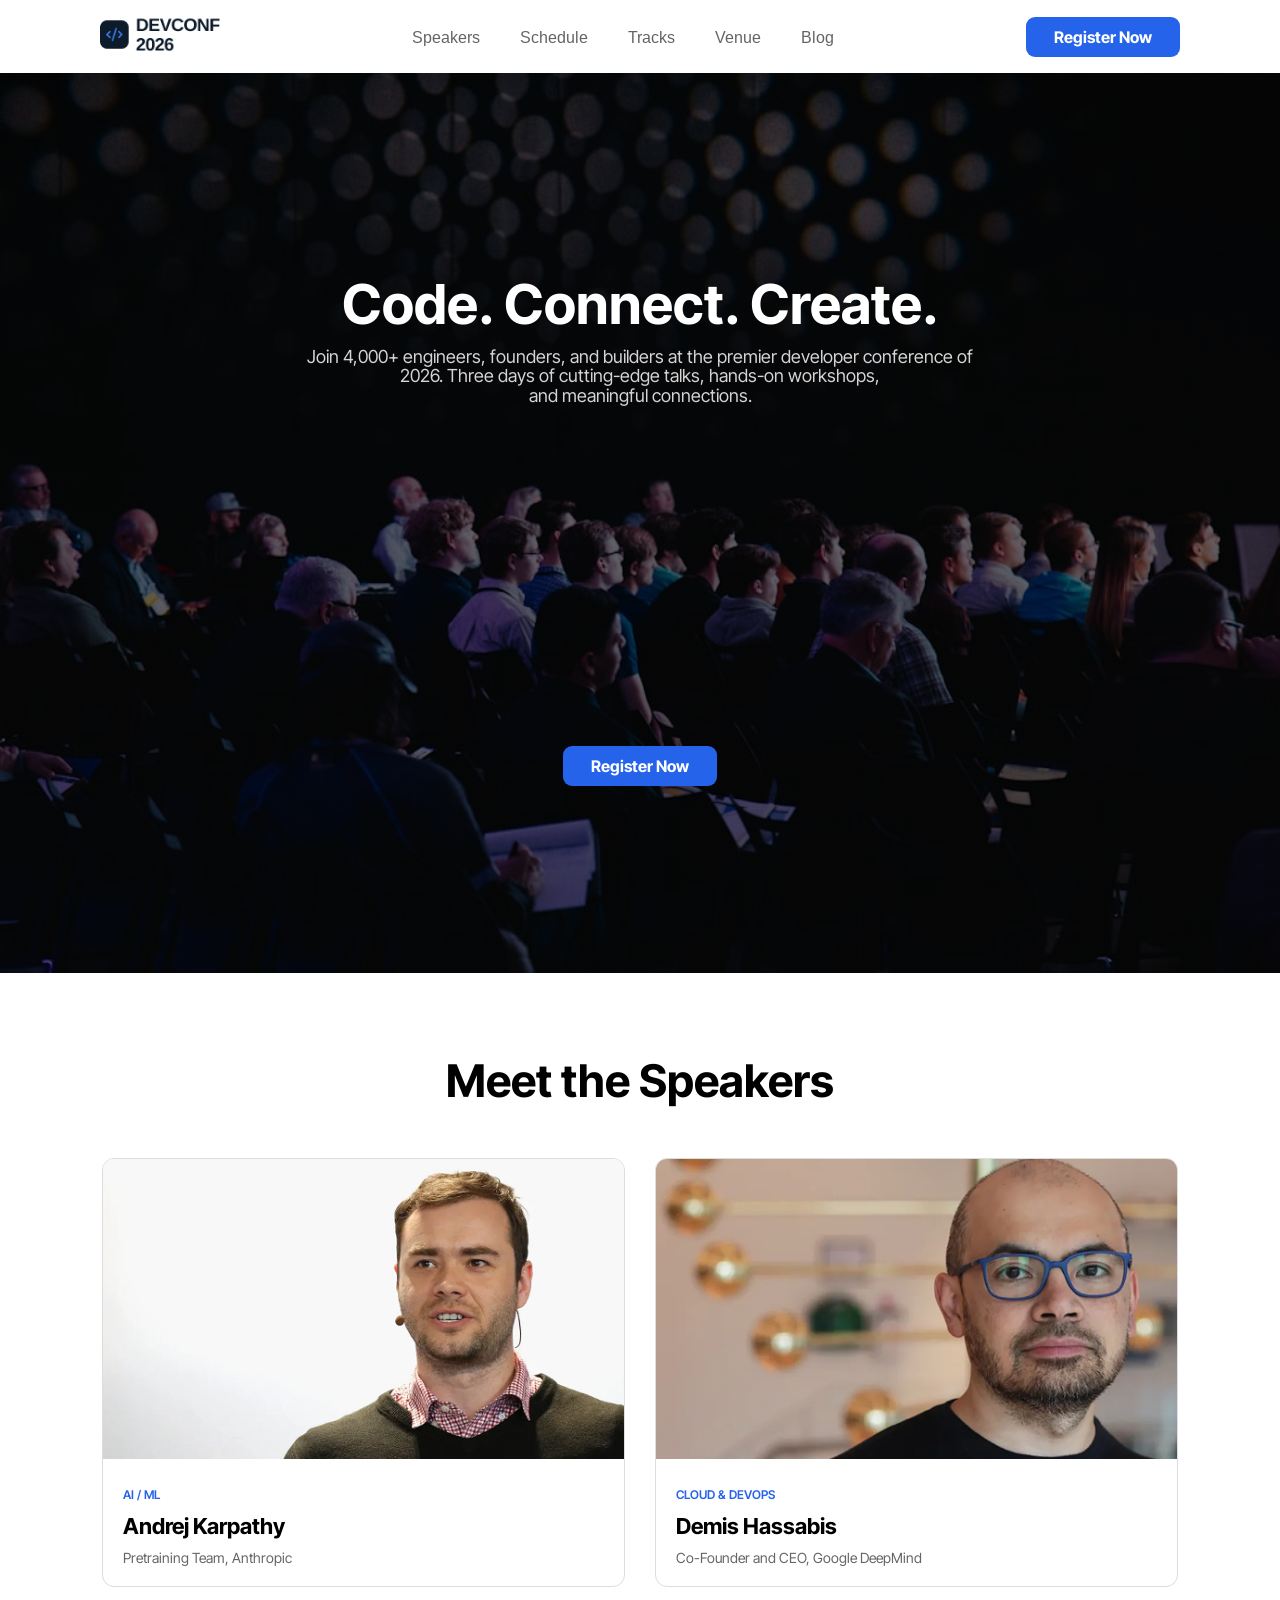
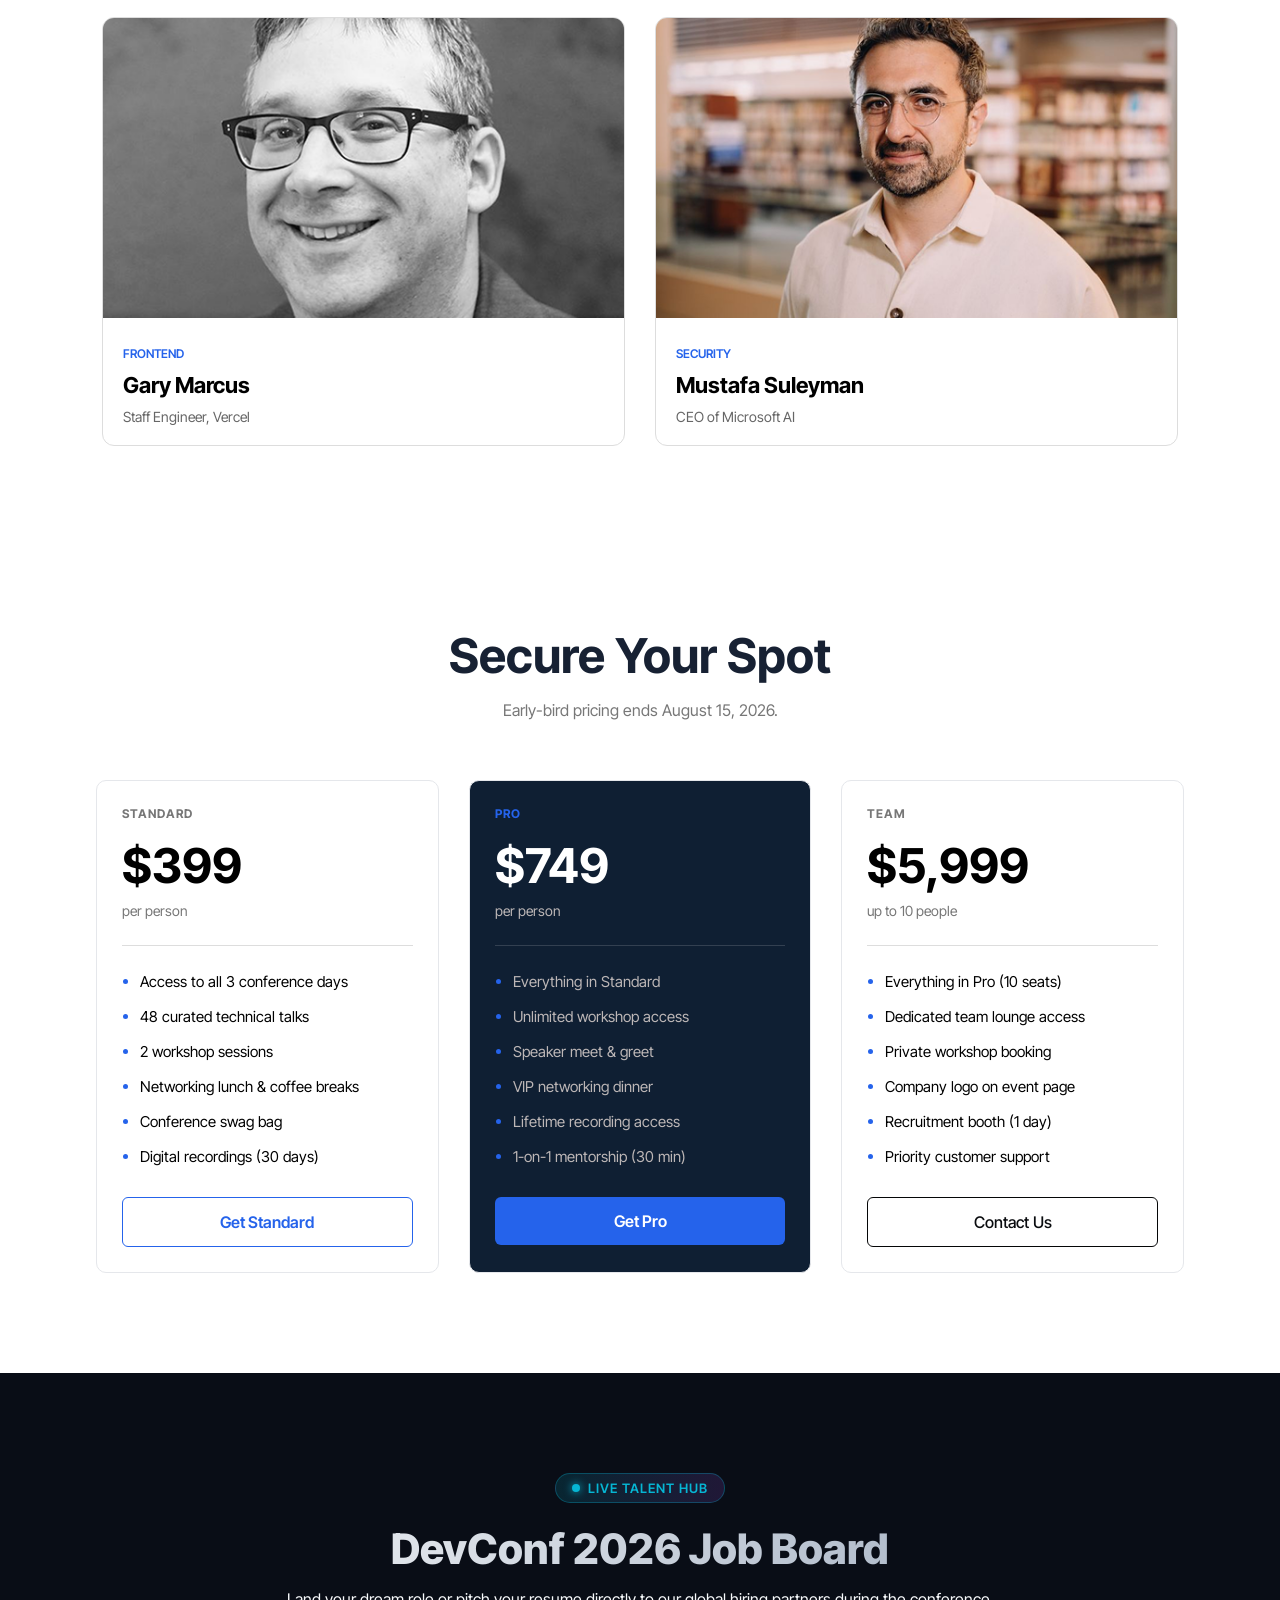
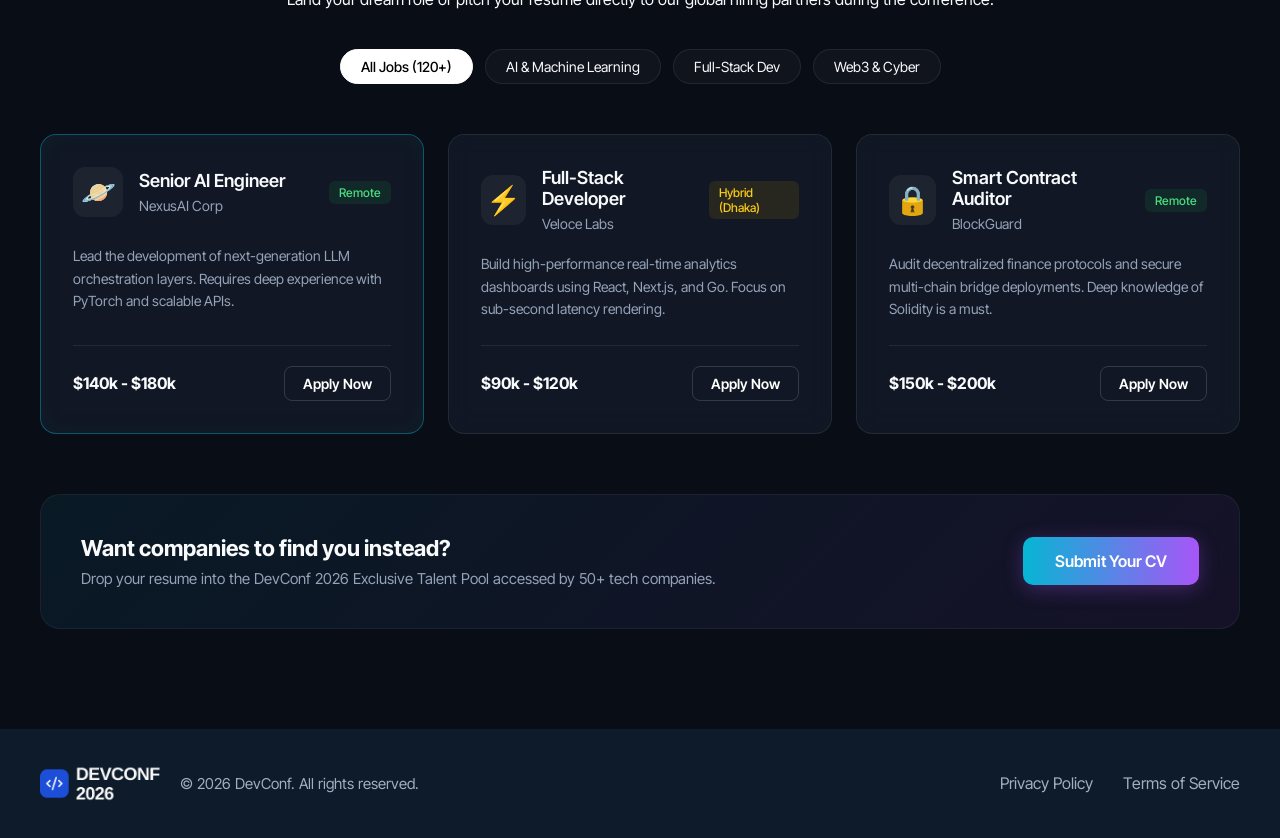
==== commit 2adc06fc: "complete project" ====
--- a/index.html
+++ b/index.html
@@ -286,6 +286,35 @@
     </section>
     <!-- missing section en  -->
 
+    <!-- footer section st  -->
+    <footer class="footer">
+
+        <div class="container">
+
+            <div class="footer-content">
+
+                <div class="footer-left">
+                    <img src="./assets/footer-logo.png" alt="DevConf Logo">
+
+                    <p>© 2026 DevConf. All rights reserved.</p>
+                </div>
+
+                <ul>
+                    <li>
+                        <a href="#">Privacy Policy</a>
+                    </li>
+                    <li>
+                        <a href="#">Terms of Service</a>
+                    </li>
+                </ul>
+
+            </div>
+
+        </div>
+
+    </footer>
+    <!-- footer section en  -->
+
 </body>
 
 </html>
--- a/assets/css/main.css
+++ b/assets/css/main.css
@@ -10,7 +10,8 @@
 
 .container {
   max-width: 1200px;
-  margin: auto;
+  margin: 0 auto;
+  padding: 0 20px;
 }
 
 /* headr st  */
@@ -573,3 +574,45 @@
 
 /* missing section en  */
 
+/* footer section st */
+
+
+.footer {
+  background: #0D1B2A;
+  padding: 35px 0;
+}
+
+.footer-content {
+  display: flex;
+  justify-content: space-between;
+  align-items: center;
+}
+
+.footer-left {
+  display: flex;
+  align-items: center;
+  gap: 20px;
+}
+
+.footer-left img {
+  width: 120px;
+}
+
+.footer-left p {
+  color: #a2afc2;
+  font-size: 15px;
+}
+
+.footer ul {
+  display: flex;
+  gap: 30px;
+  list-style: none;
+}
+
+.footer ul li a {
+  text-decoration: none;
+  color: #a2afc2;
+}
+
+
+/* footer section en */
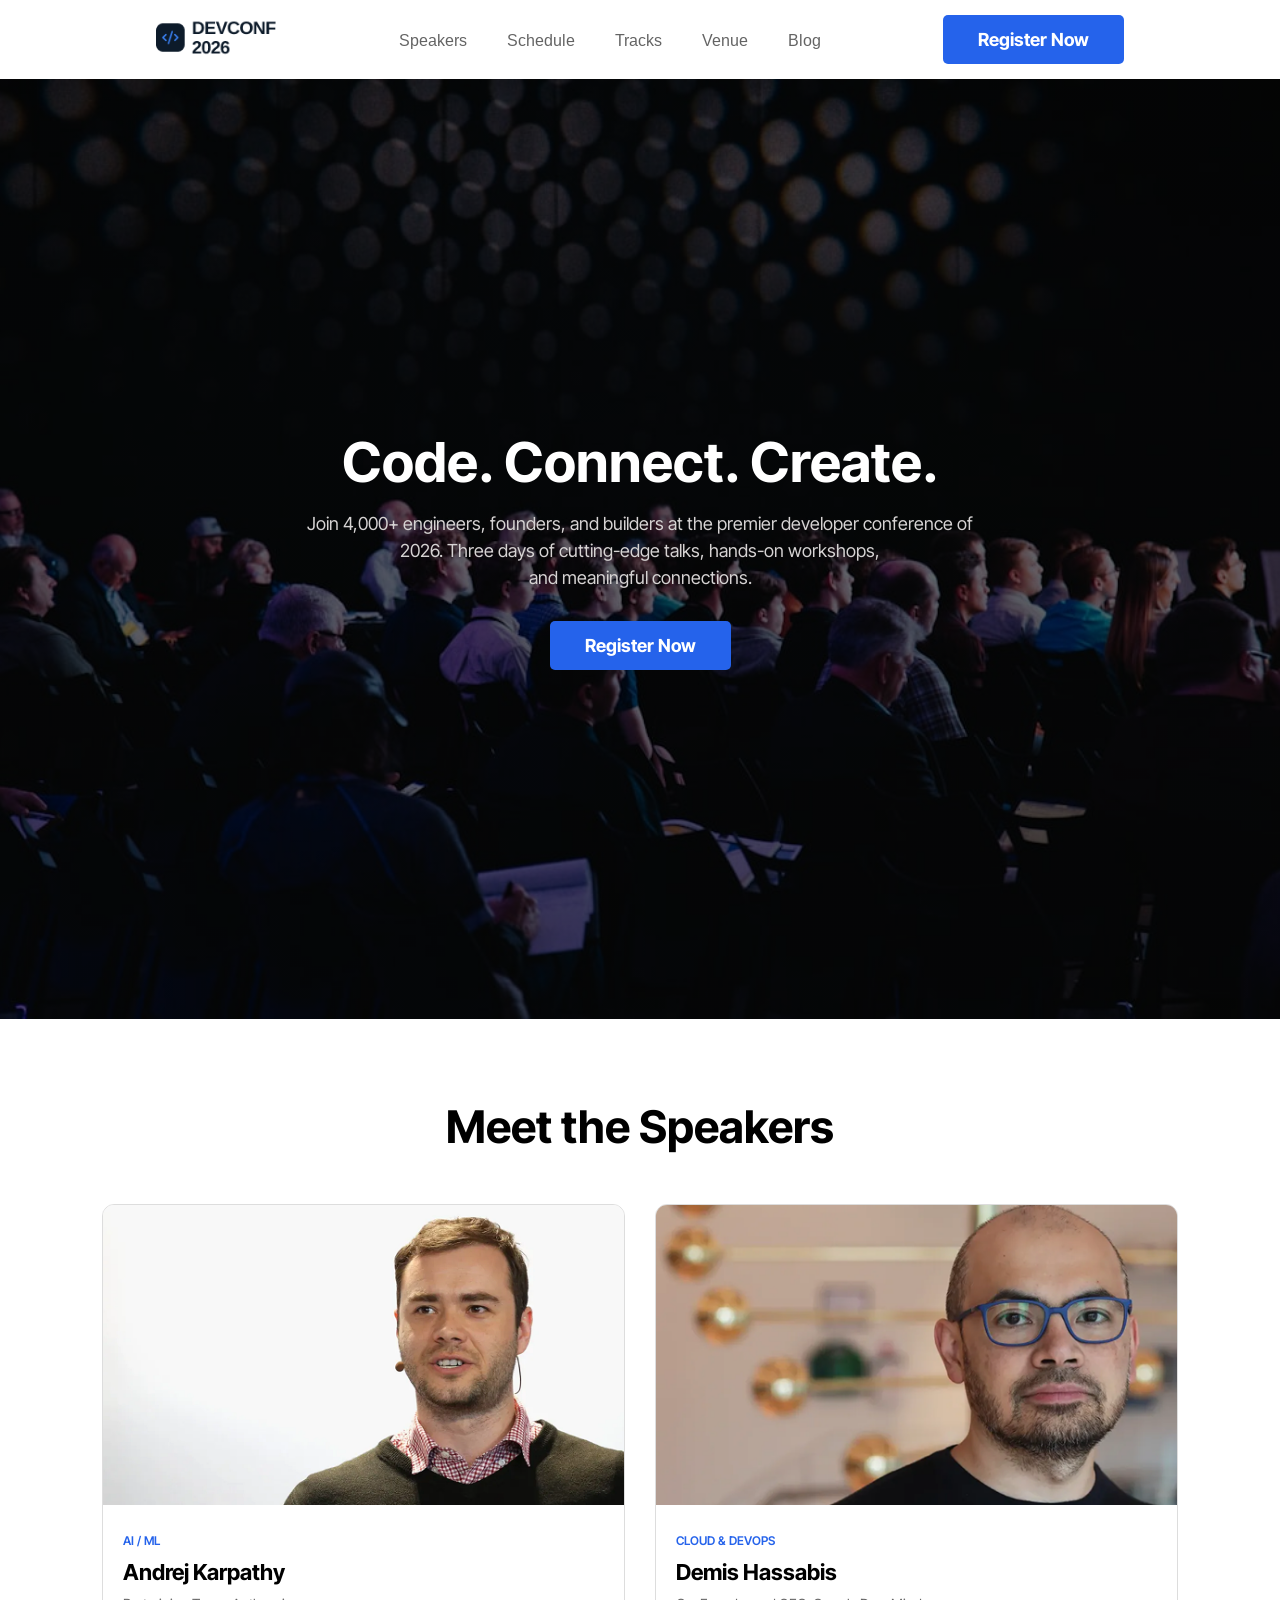
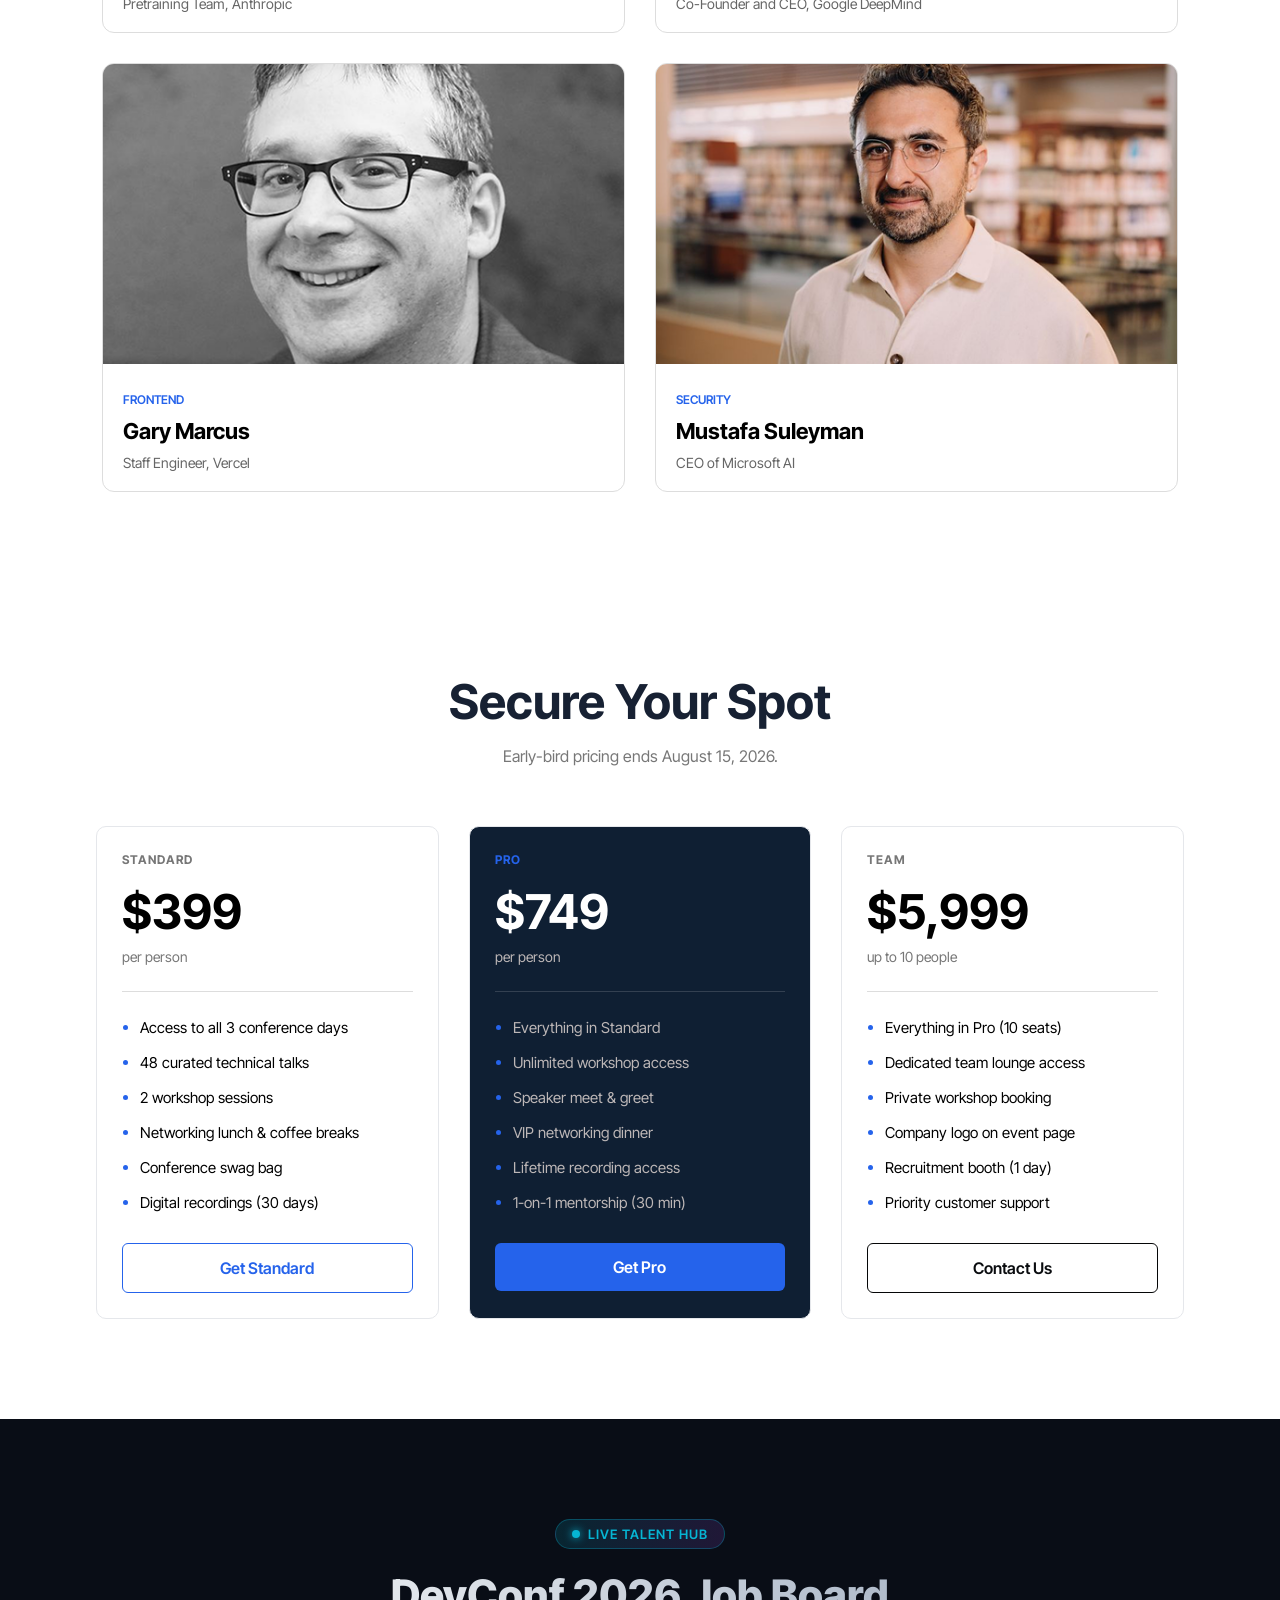
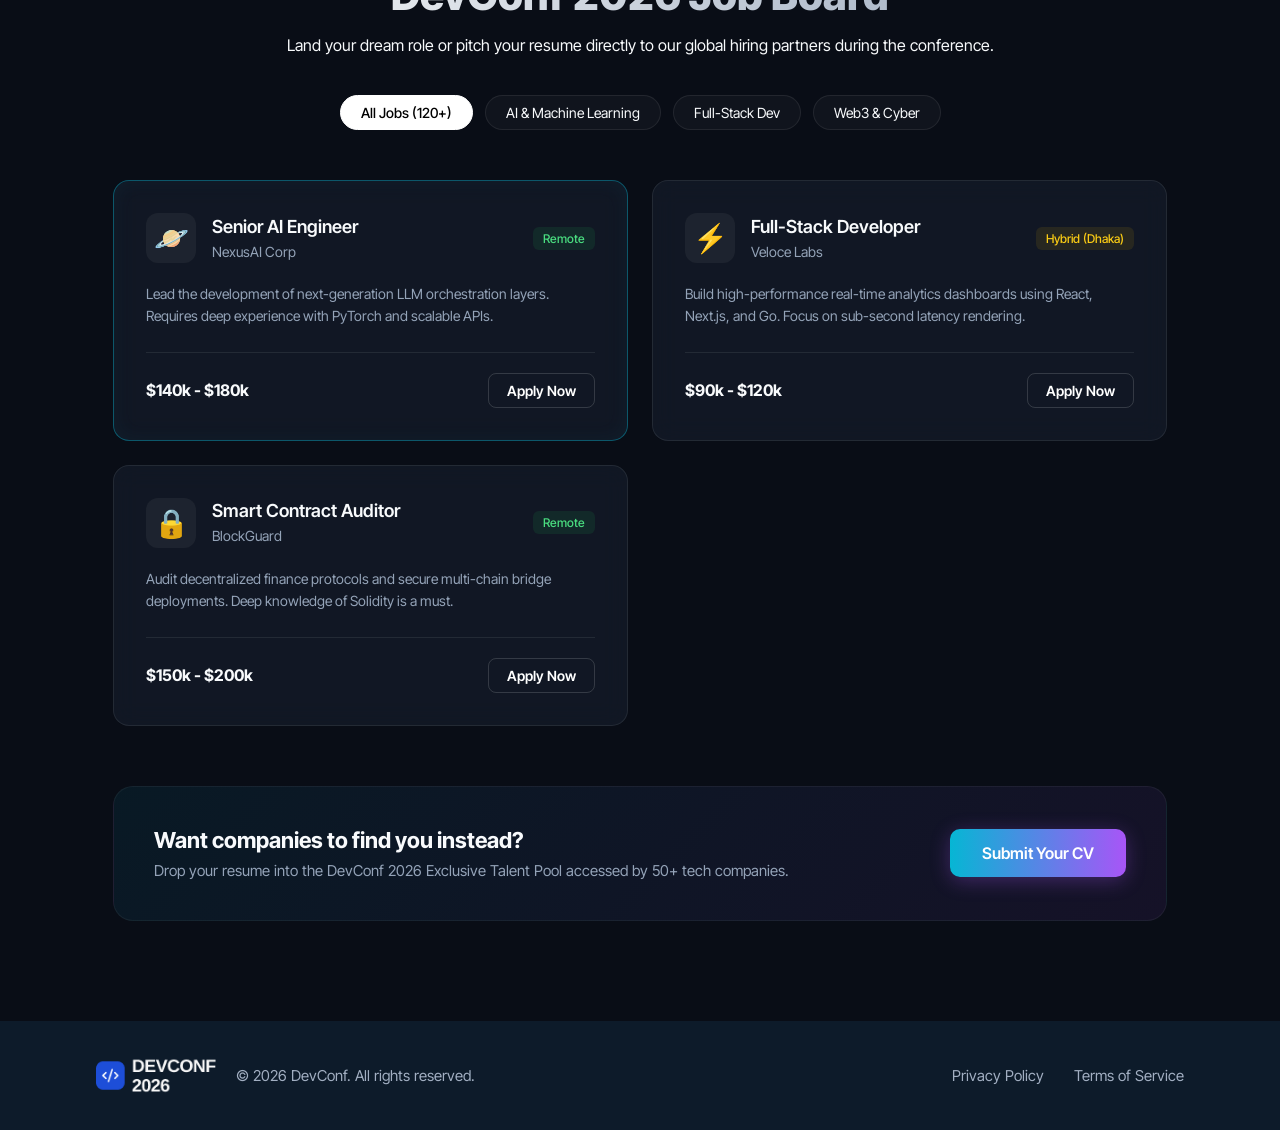
==== commit a63d02ba: "respond project" ====
--- a/index.html
+++ b/index.html
@@ -301,10 +301,10 @@
 
                 <ul>
                     <li>
-                        <a href="#">Privacy Policy</a>
+                        <a href="assets/extra page/PrivacyPolicy.html" target="_blank">Privacy Policy</a>
                     </li>
                     <li>
-                        <a href="#">Terms of Service</a>
+                        <a href="assets/extra page/TermsofService.html" target="_blank">Terms of Service</a>
                     </li>
                 </ul>
 
--- a/assets/css/main.css
+++ b/assets/css/main.css
@@ -40,13 +40,36 @@
 }
 
 .menu li a {
+  position: relative;
   text-decoration: none;
   color: #222;
   font-size: 16px;
   font-weight: 500;
-  opacity: 0.7;
+  opacity: .7;
   font-family: "Arimo", sans-serif;
-}
+  transition: .3s;
+}
+
+.menu li a::after {
+  content: "";
+  position: absolute;
+  left: 0;
+  bottom: -6px;
+  width: 0;
+  height: 2px;
+  background: #2563EB;
+  transition: .3s;
+}
+
+.menu li a:hover {
+  color: #2563EB;
+  opacity: 1;
+}
+
+.menu li a:hover::after {
+  width: 100%;
+}
+
 
 .button a {
   text-decoration: none;
@@ -58,50 +81,244 @@
 }
 
 .button a:hover {
-  background: #2563EB;
+  background: #0ec8e9;
+}
+
+
+
+/* ===========================
+   Large Laptop
+=========================== */
+
+@media (max-width:1200px) {
+
+  .navbar {
+    padding: 15px 40px;
+  }
+
+  .menu li {
+    margin: 0 15px;
+  }
+
+}
+
+
+/* ===========================
+   Laptop
+=========================== */
+
+@media (max-width:992px) {
+
+  .navbar {
+    padding: 15px 30px;
+  }
+
+  .logo img {
+    width: 110px;
+  }
+
+  .menu li {
+    margin: 0 10px;
+  }
+
+  .menu li a {
+    font-size: 15px;
+  }
+
+  .button a {
+    padding: 10px 22px;
+    font-size: 15px;
+  }
+
+}
+
+
+/* ===========================
+   Tablet
+=========================== */
+
+@media (max-width:768px) {
+
+  .navbar {
+    flex-direction: column;
+    justify-content: center;
+    gap: 20px;
+    padding: 20px;
+  }
+
+  .menu {
+    flex-wrap: wrap;
+    justify-content: center;
+    gap: 20px;
+  }
+
+  .menu li {
+    margin: 0;
+  }
+
+}
+
+
+/* ===========================
+   Mobile
+=========================== */
+
+@media (max-width:576px) {
+
+  .navbar {
+    padding: 20px 15px;
+  }
+
+  .logo img {
+    width: 100px;
+  }
+
+  .menu {
+    flex-direction: column;
+    align-items: center;
+    gap: 15px;
+  }
+
+  .menu li a {
+    font-size: 16px;
+  }
+
+  .button {
+    width: 100%;
+    display: flex;
+    justify-content: center;
+  }
+
+  .button a {
+    width: 100%;
+    max-width: 220px;
+    text-align: center;
+    padding: 12px;
+  }
+
 }
 
 /* header en  */
-
-
+/* header en  */
+
+/* hero st  */
 .hero {
-  height: 100vh;
-  background-image: linear-gradient(rgba(0, 0, 0, 0.6), rgba(0, 0, 0, 0.6)), url("../banner.jpg");
+  min-height: 100vh;
+  background-image: linear-gradient(rgba(0, 0, 0, 0.6),
+      rgba(0, 0, 0, 0.6)), url("../banner.jpg");
+
   background-size: cover;
   background-position: center;
   background-repeat: no-repeat;
+
   display: flex;
   justify-content: center;
   align-items: center;
   text-align: center;
-}
+
+  padding: 20px;
+}
+
 
 .hero-content {
   max-width: 700px;
+  width: 100%;
   color: #fff;
 }
+
 
 .hero-content h1 {
   font-size: 55px;
-  margin-bottom: 10px;
-  font-weight: bold;
-}
+  margin-bottom: 15px;
+  font-weight: 700;
+}
+
 
 .hero-content p {
   font-size: 18px;
-  line-height: 1.1;
-  margin-bottom: 350px;
-  font-weight: 400;
+  line-height: 1.5;
   color: #d6d3d3;
+  margin-bottom: 30px;
+}
+
+
+.button a {
+  display: inline-block;
+  text-decoration: none;
+  background: #2563EB;
+  color: white;
+  padding: 14px 35px;
+  border-radius: 5px;
+  font-size: 18px;
+  transition: .3s;
+}
+
+
+.button a:hover {
+  background: #008163;
+}
+
+
+/* Tablet Device */
+@media(max-width: 768px) {
+
+  .hero {
+    min-height: 90vh;
+  }
+
+  .hero-content h1 {
+    font-size: 40px;
+  }
+
+  .hero-content p {
+    font-size: 16px;
+  }
+
+}
+
+
+/* Mobile Device */
+@media(max-width: 480px) {
+
+  .hero {
+    min-height: 100vh;
+    padding: 15px;
+  }
+
+
+  .hero-content h1 {
+    font-size: 30px;
+    line-height: 1.2;
+  }
+
+
+  .hero-content p {
+    font-size: 15px;
+    line-height: 1.6;
+  }
+
+
+  .hero-content p br {
+    display: none;
+  }
+
+
+  .button a {
+    padding: 12px 25px;
+    font-size: 16px;
+  }
+
 }
 
 
 /* hero en  */
 
+/* speakers st  */
 .speakers {
   padding: 80px 8%;
   background: #fff;
 }
+
 
 .speakers h1 {
   text-align: center;
@@ -109,18 +326,30 @@
   margin-bottom: 50px;
 }
 
+
+/* Speaker Grid */
 .speaker-container {
   display: grid;
   grid-template-columns: repeat(2, 1fr);
   gap: 30px;
 }
 
+
+/* Card */
 .card {
   background: #fff;
   border-radius: 12px;
   overflow: hidden;
   border: 1px solid #ddd;
-}
+  transition: .3s;
+}
+
+
+.card:hover {
+  transform: translateY(-8px);
+  box-shadow: 0 10px 25px rgba(0, 0, 0, 0.1);
+}
+
 
 .card img {
   width: 100%;
@@ -128,9 +357,11 @@
   object-fit: cover;
 }
 
+
 .card-title {
   padding: 20px;
 }
+
 
 .card-title span {
   color: #2563EB;
@@ -138,14 +369,91 @@
   font-weight: 600;
 }
 
+
 .card-title h3 {
   margin: 10px 0;
   font-size: 22px;
 }
 
+
 .card-title p {
   color: #666;
   font-size: 14px;
+}
+
+
+
+/* Tablet */
+@media(max-width: 768px) {
+
+  .speakers {
+    padding: 60px 5%;
+  }
+
+
+  .speakers h1 {
+    font-size: 35px;
+    margin-bottom: 35px;
+  }
+
+
+  .speaker-container {
+    grid-template-columns: repeat(2, 1fr);
+    gap: 20px;
+  }
+
+
+  .card img {
+    height: 250px;
+  }
+
+
+  .card-title h3 {
+    font-size: 20px;
+  }
+
+}
+
+
+
+/* Mobile */
+@media(max-width: 576px) {
+
+  .speakers {
+    padding: 50px 20px;
+  }
+
+
+  .speakers h1 {
+    font-size: 30px;
+  }
+
+
+  .speaker-container {
+    grid-template-columns: 1fr;
+    gap: 25px;
+  }
+
+
+  .card img {
+    height: 280px;
+  }
+
+
+  .card-title {
+    padding: 18px;
+  }
+
+
+  .card-title h3 {
+    font-size: 21px;
+  }
+
+
+  .card-title p {
+    font-size: 14px;
+  }
+
 }
 
 /* speakers en  */
@@ -156,10 +464,12 @@
   margin: 100px auto;
 }
 
+
 .secure-title {
   text-align: center;
   margin-bottom: 60px;
 }
+
 
 .secure-title h1 {
   font-size: 48px;
@@ -167,29 +477,42 @@
   margin-bottom: 15px;
 }
 
+
 .secure-title p {
   color: #777;
   font-size: 16px;
 }
 
+
+
+/* Pricing Cards */
 .secure-container {
-  display: flex;
-  justify-content: space-between;
+  display: grid;
+  grid-template-columns: repeat(3, 1fr);
   gap: 30px;
 }
 
+
 .secure-card {
-  width: 32%;
   border: 1px solid #e5e7eb;
   border-radius: 10px;
   padding: 25px;
   background: #fff;
-}
+  transition: .3s;
+}
+
+
+.secure-card:hover {
+  transform: translateY(-8px);
+  box-shadow: 0 10px 25px rgba(0, 0, 0, .1);
+}
+
 
 .secure-active {
   background: #0f1f33;
   color: #fff;
 }
+
 
 .secure-card h5 {
   font-size: 12px;
@@ -198,23 +521,28 @@
   letter-spacing: 1px;
 }
 
+
 .secure-active h5 {
   color: #2563EB;
 }
+
 
 .secure-card h2 {
   font-size: 48px;
   margin-bottom: 5px;
 }
 
+
 .secure-card span {
   color: #777;
   font-size: 14px;
 }
 
+
 .secure-active span {
   color: #c7d2e0;
 }
+
 
 .secure-card hr {
   margin: 25px 0;
@@ -222,14 +550,17 @@
   border-top: 1px solid #ddd;
 }
 
+
 .secure-active hr {
   border-top: 1px solid rgba(255, 255, 255, .15);
 }
+
 
 .secure-list {
   padding-left: 18px;
   margin: 0;
 }
+
 
 .secure-list li {
   margin-bottom: 14px;
@@ -237,38 +568,120 @@
   line-height: 1.4;
 }
 
-.secure-btn {
+
+.secure-btn,
+.secure-btn-c {
   display: block;
   text-align: center;
   text-decoration: none;
-  border: 1px solid #2563EB;
-  color: #2563EB;
   padding: 14px;
   border-radius: 6px;
   margin-top: 30px;
   font-weight: 600;
 }
 
+
+.secure-btn {
+  border: 1px solid #2563EB;
+  color: #2563EB;
+}
+
+
 .secure-btn-c {
-  display: block;
-  text-align: center;
-  text-decoration: none;
   border: 1px solid #050607;
   color: #0a0c0f;
-  padding: 14px;
-  border-radius: 6px;
-  margin-top: 30px;
-  font-weight: 500;
-}
+}
+
 
 .secure-list li::marker {
   color: #2563EB;
 }
+
 
 .active-btn {
   background: #2563EB;
   color: #fff;
   border: none;
+}
+
+.active-btn:hover {
+  background: #fff;
+  color: #222;
+  border: none;
+}
+
+
+
+/* Tablet */
+@media(max-width: 992px) {
+
+  .secure-section {
+    width: 90%;
+  }
+
+
+  .secure-title h1 {
+    font-size: 40px;
+  }
+
+
+  .secure-container {
+    grid-template-columns: repeat(2, 1fr);
+  }
+
+
+  .secure-card h2 {
+    font-size: 40px;
+  }
+
+}
+
+
+
+/* Mobile */
+@media(max-width: 576px) {
+
+  .secure-section {
+    width: 90%;
+    margin: 60px auto;
+  }
+
+
+  .secure-title {
+    margin-bottom: 40px;
+  }
+
+
+  .secure-title h1 {
+    font-size: 32px;
+  }
+
+
+  .secure-title p {
+    font-size: 14px;
+  }
+
+
+  .secure-container {
+    grid-template-columns: 1fr;
+    gap: 25px;
+  }
+
+
+  .secure-card {
+    padding: 22px;
+  }
+
+
+  .secure-card h2 {
+    font-size: 36px;
+  }
+
+
+  .secure-list li {
+    font-size: 14px;
+  }
+
 }
 
 /* secure spot en  */
@@ -582,37 +995,113 @@
   padding: 35px 0;
 }
 
+
+.container {
+  width: 85%;
+  margin: auto;
+}
+
+
 .footer-content {
   display: flex;
   justify-content: space-between;
   align-items: center;
 }
 
+
 .footer-left {
   display: flex;
   align-items: center;
   gap: 20px;
 }
 
+
 .footer-left img {
   width: 120px;
 }
+
 
 .footer-left p {
   color: #a2afc2;
   font-size: 15px;
-}
+  margin: 0;
+}
+
 
 .footer ul {
   display: flex;
   gap: 30px;
   list-style: none;
-}
+  padding: 0;
+  margin: 0;
+}
+
 
 .footer ul li a {
   text-decoration: none;
   color: #a2afc2;
-}
-
+  font-size: 15px;
+}
+
+
+.footer ul li a:hover {
+  color: #2563EB;
+}
+
+
+
+/* Tablet */
+@media(max-width: 768px) {
+
+  .container {
+    width: 90%;
+  }
+
+
+  .footer-content {
+    flex-direction: column;
+    gap: 25px;
+    text-align: center;
+  }
+
+
+  .footer-left {
+    flex-direction: column;
+    gap: 15px;
+  }
+
+
+  .footer-left img {
+    width: 110px;
+  }
+
+}
+
+
+
+/* Mobile */
+@media(max-width: 480px) {
+
+  .footer {
+    padding: 30px 0;
+  }
+
+
+  .footer-left p {
+    font-size: 14px;
+  }
+
+
+  .footer ul {
+    flex-direction: column;
+    gap: 15px;
+  }
+
+
+  .footer ul li a {
+    font-size: 14px;
+  }
+
+}
 
 /* footer section en */
